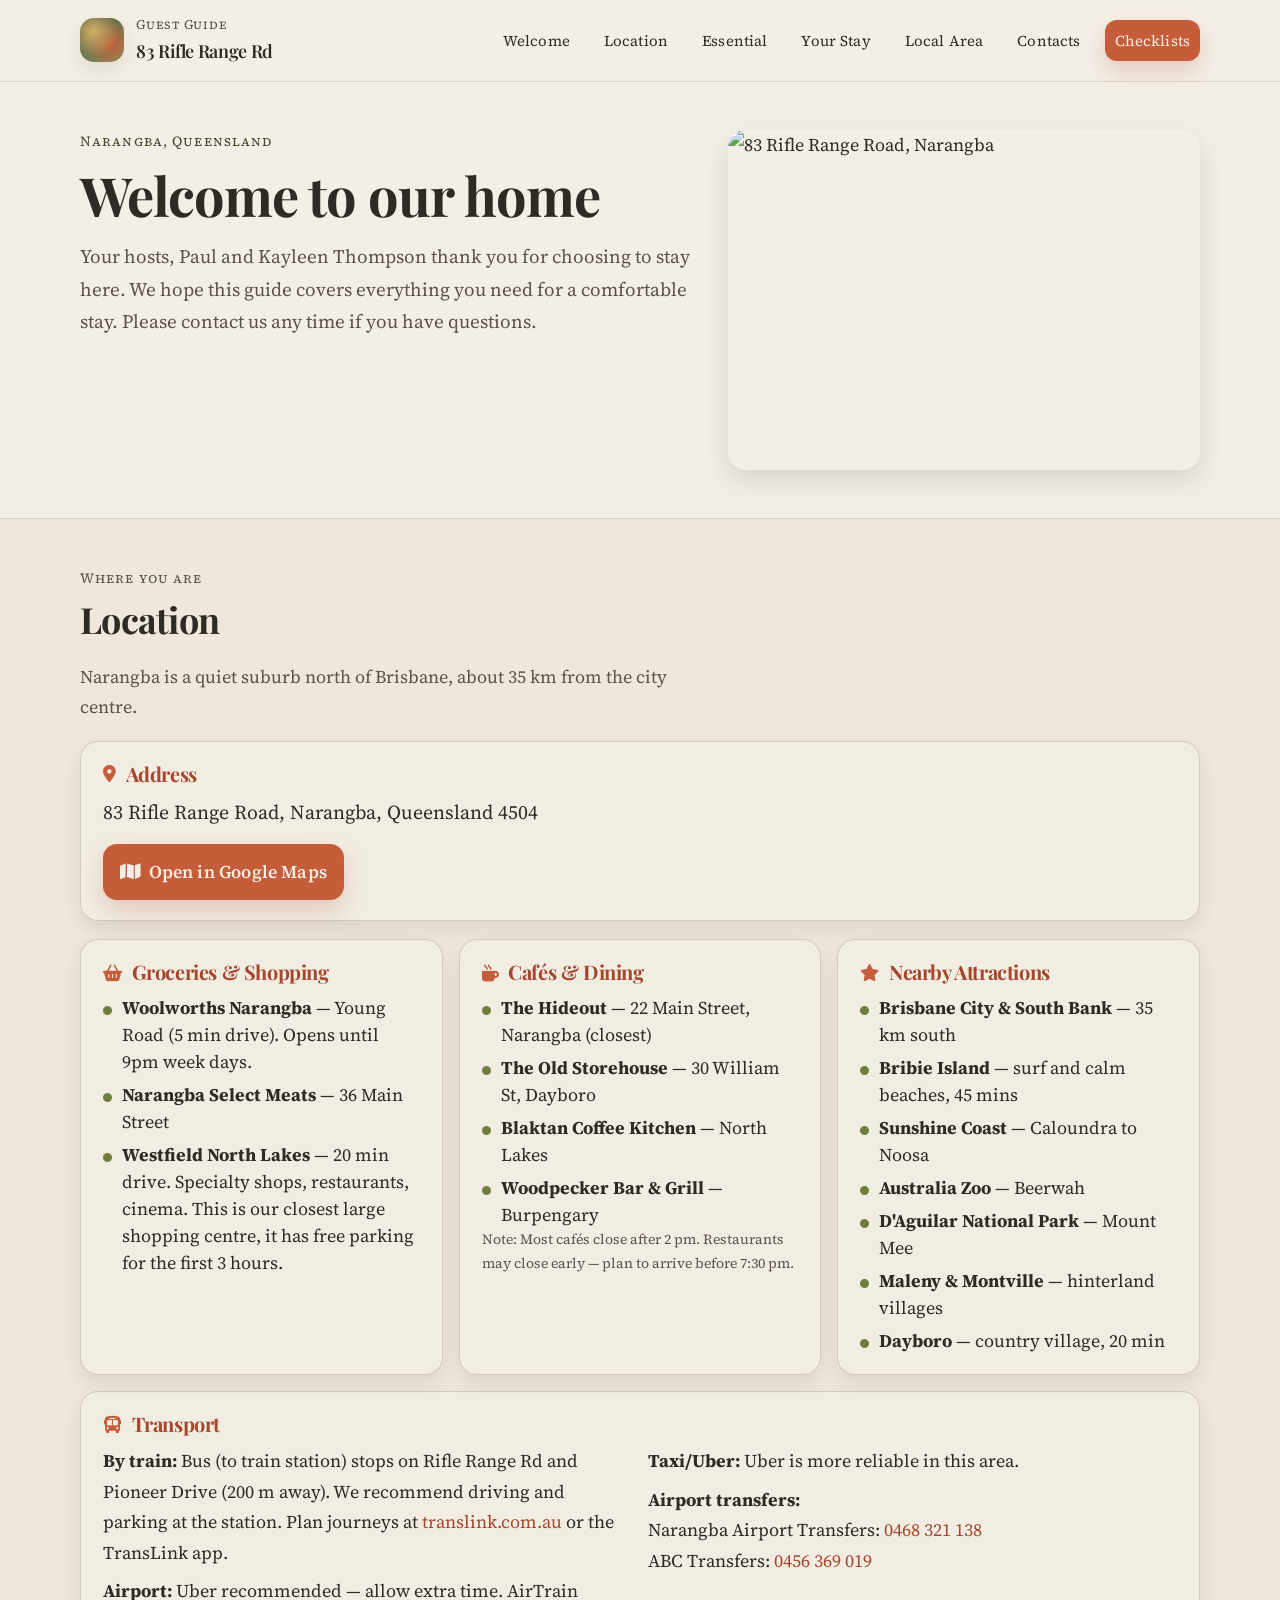
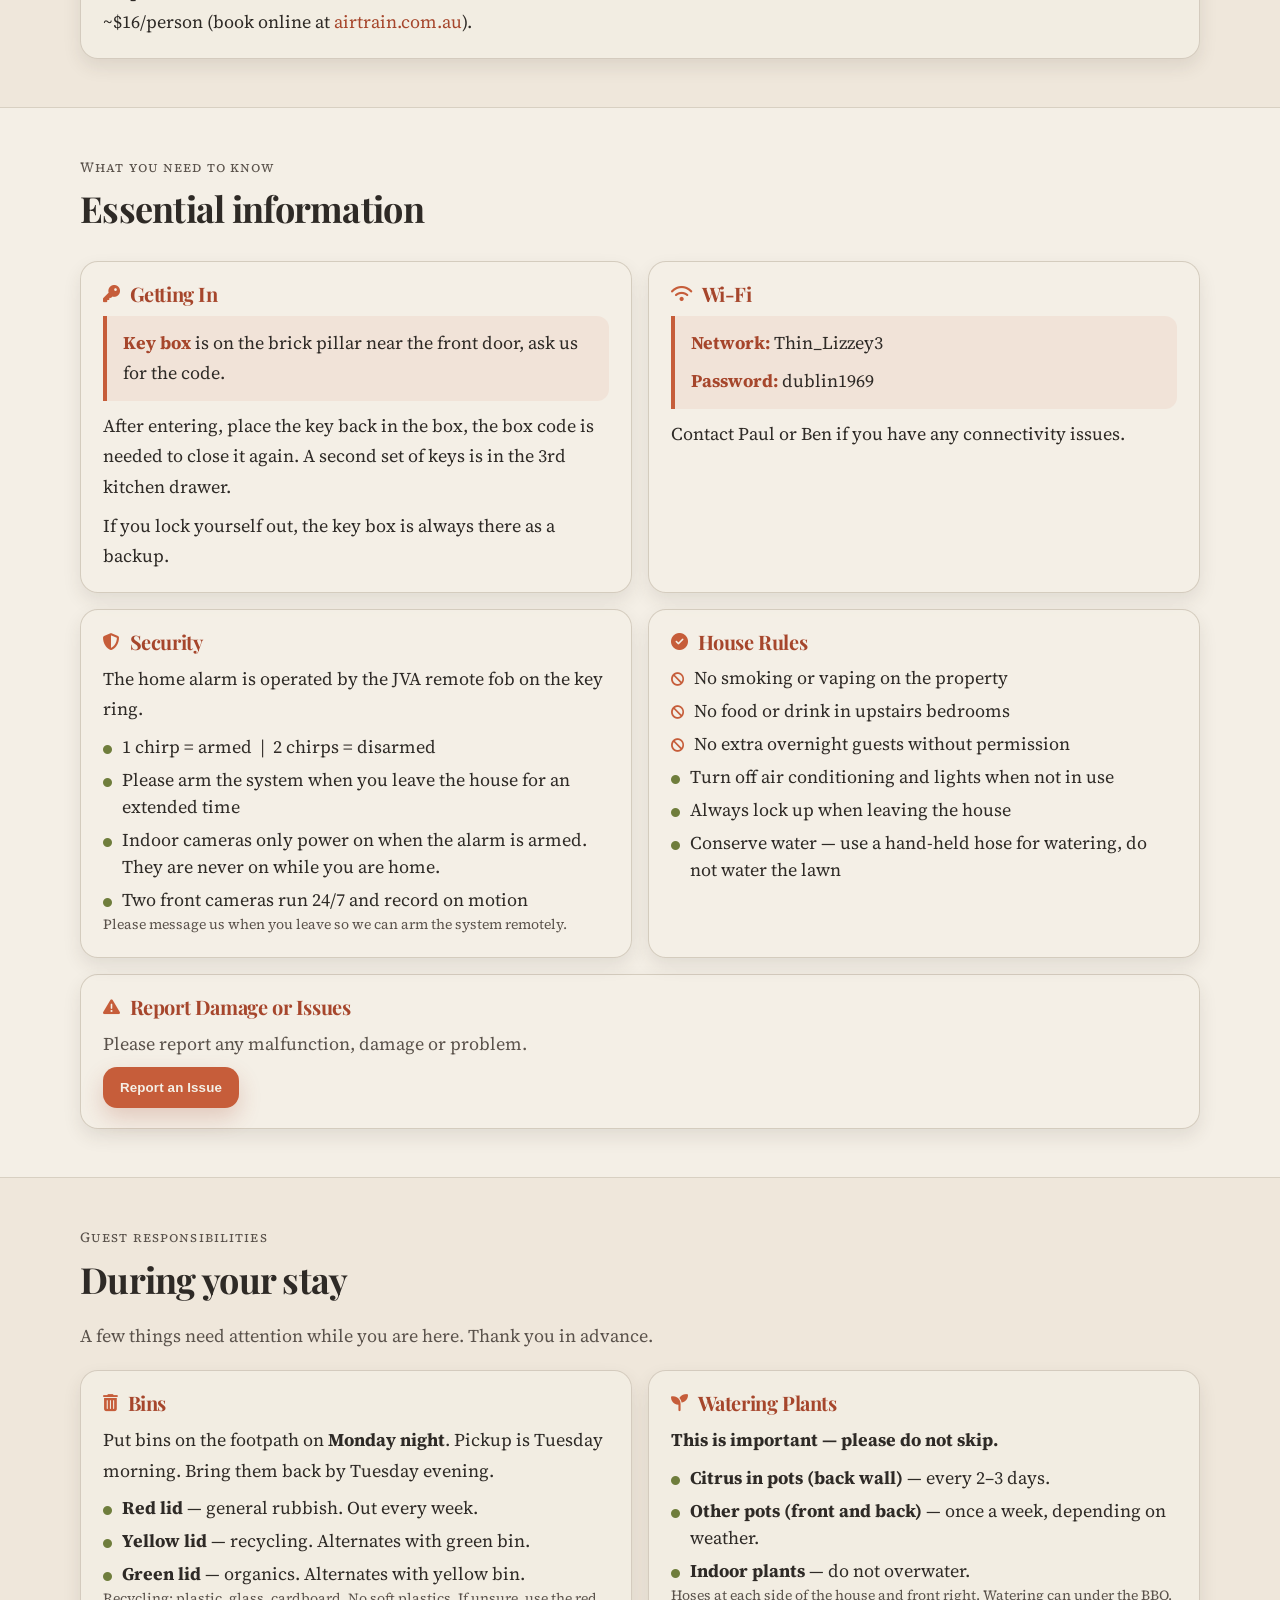
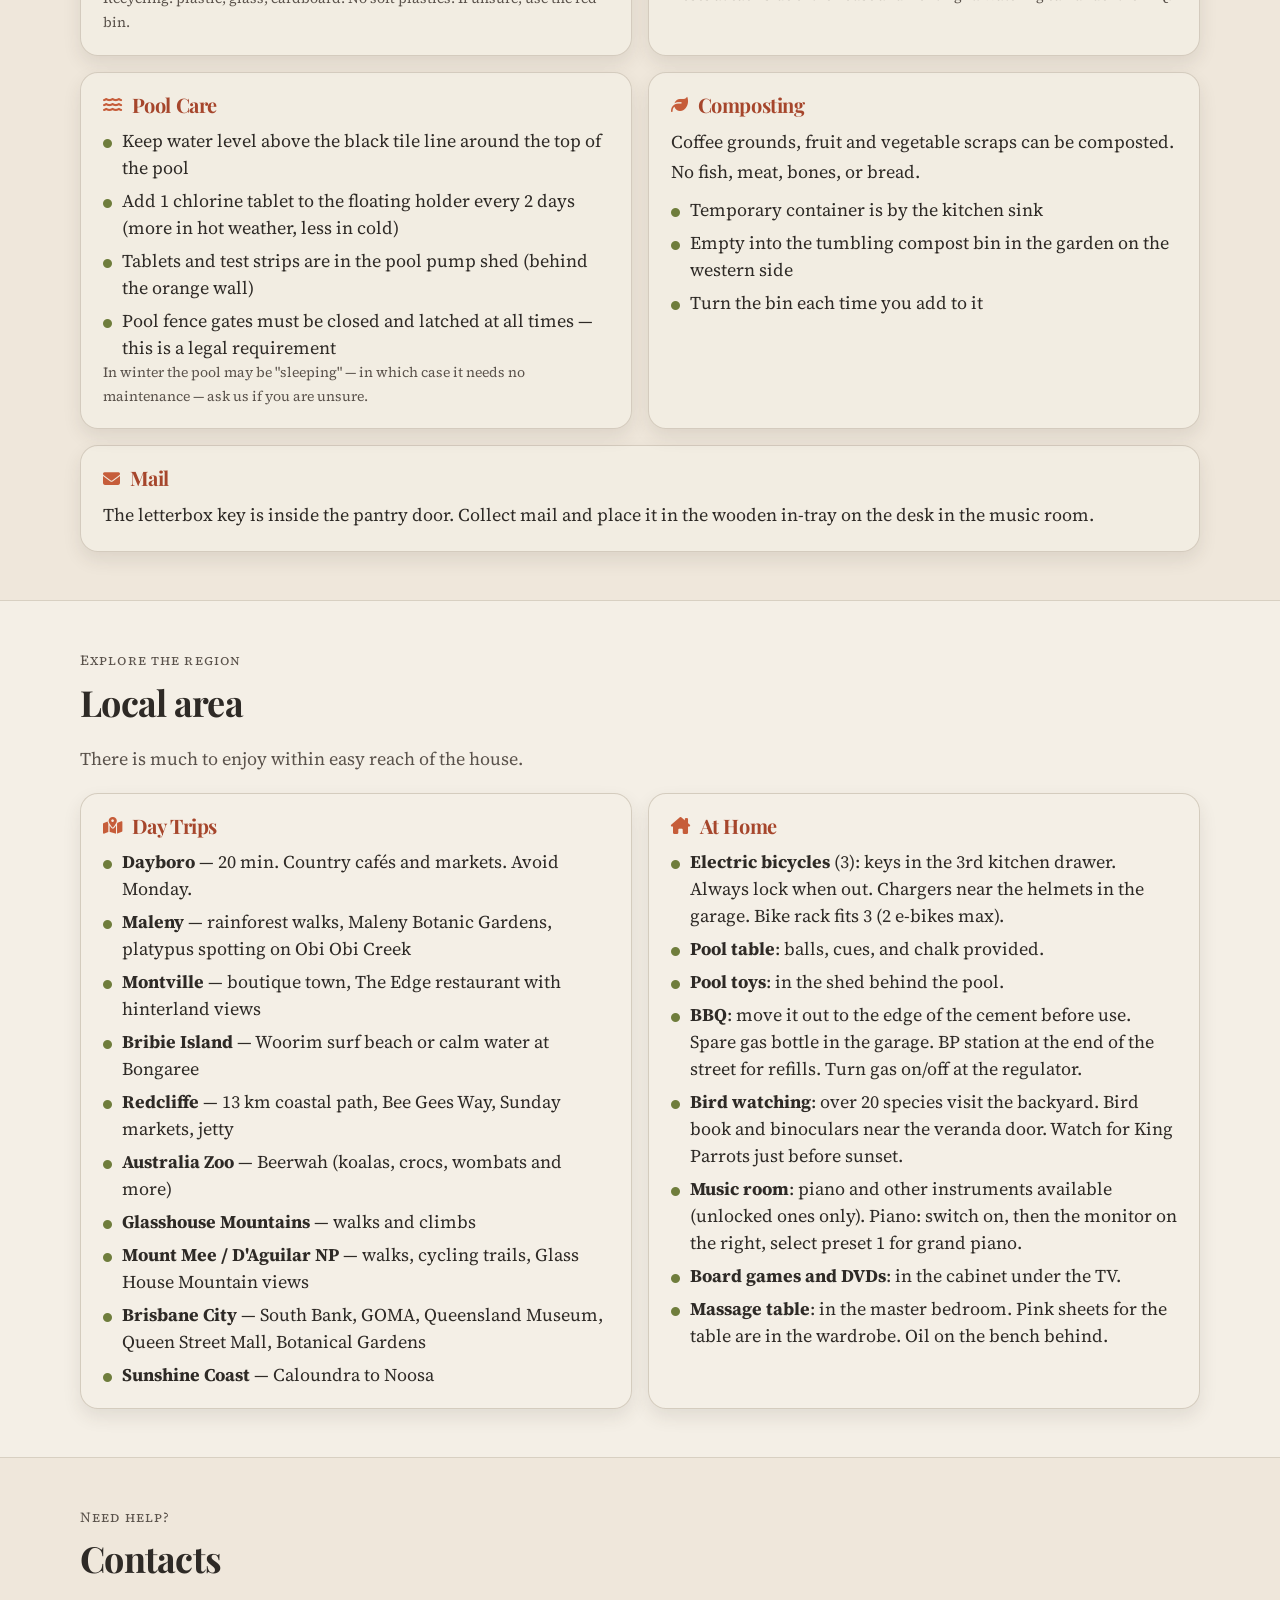
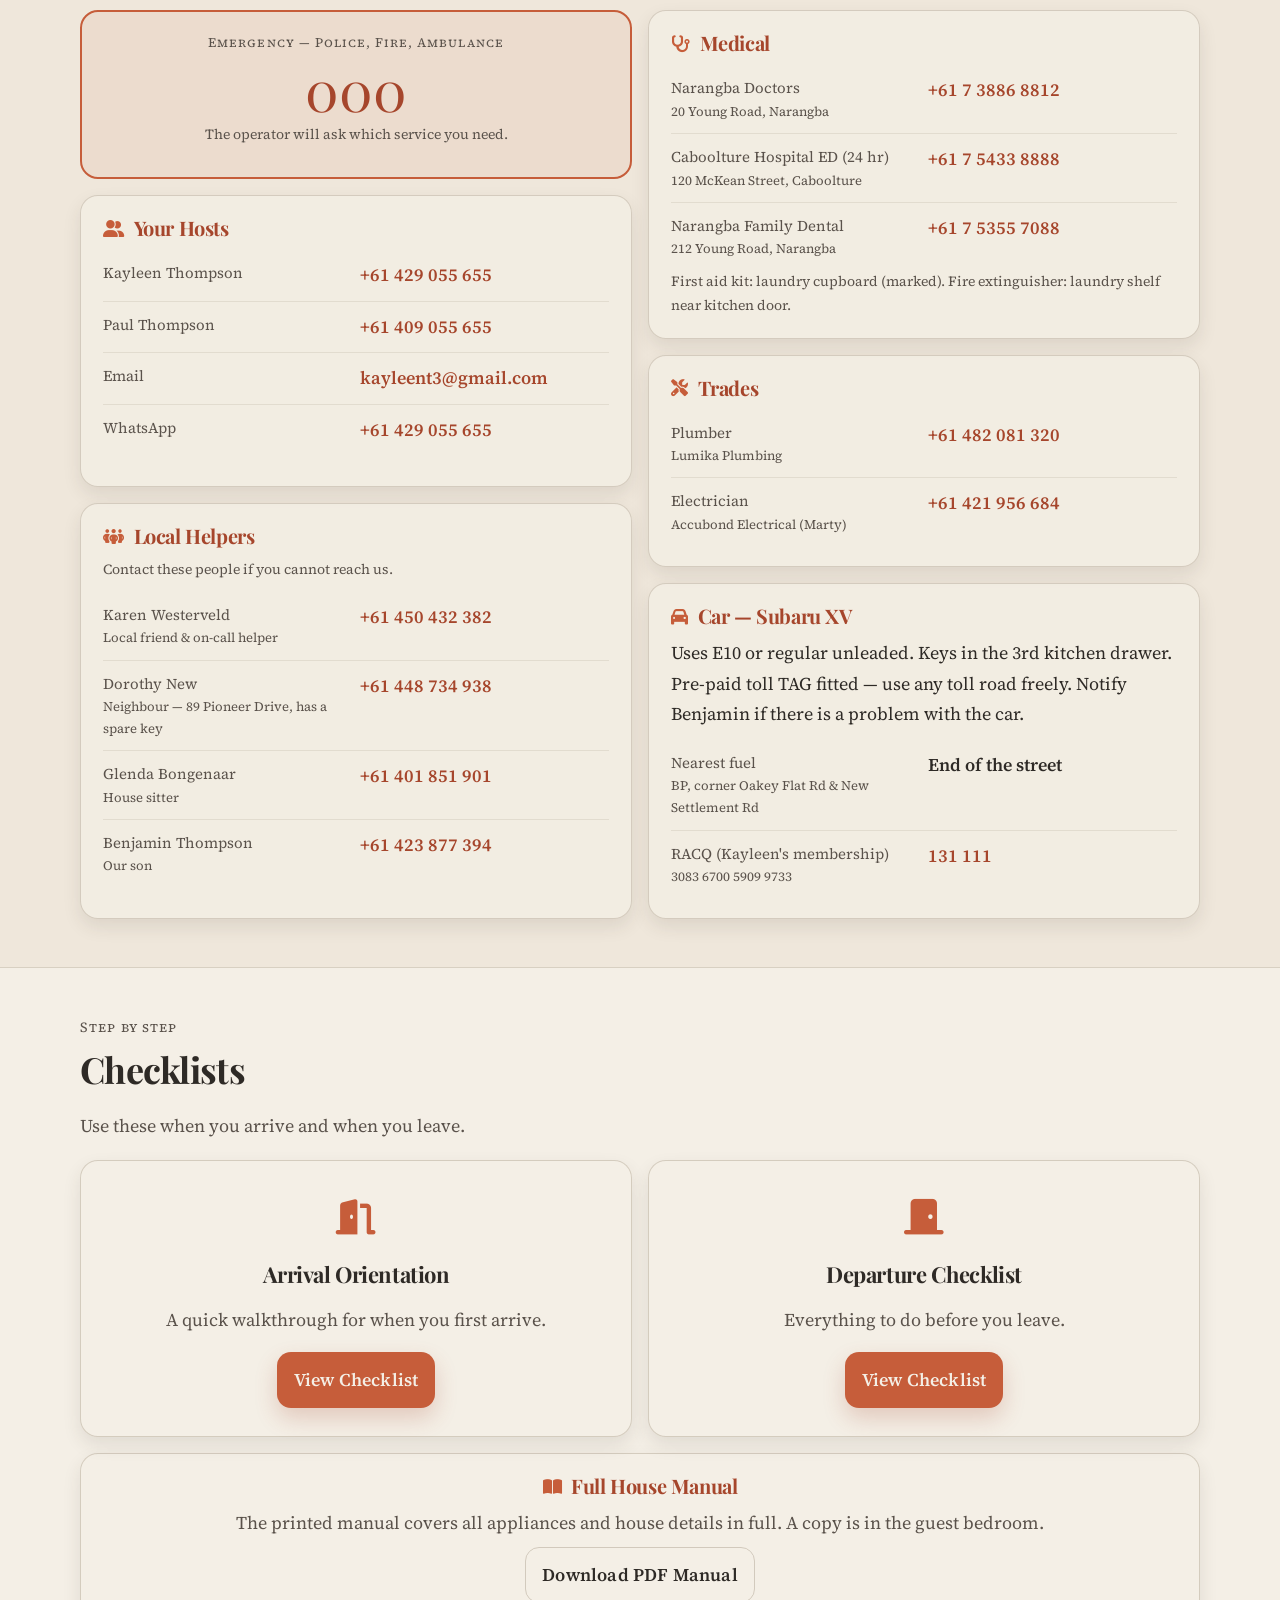
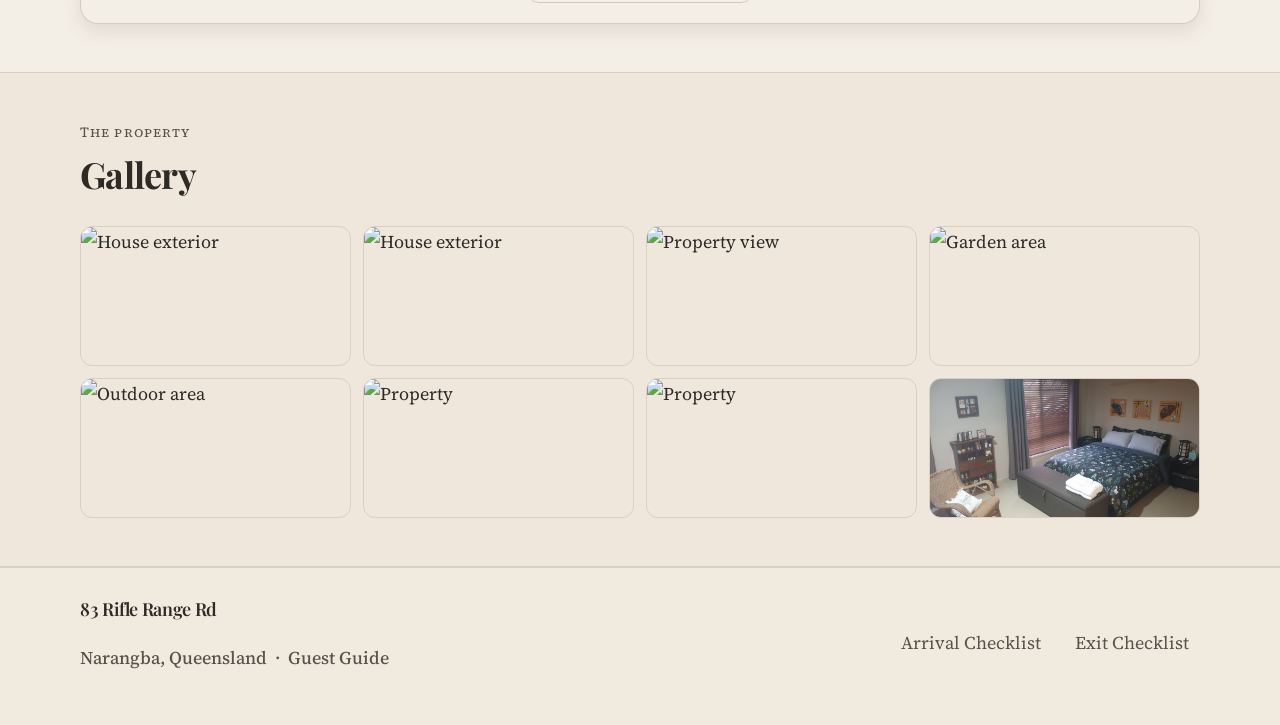
==== index.html @ 0d00743c "Initial site upload" ====
<!doctype html>
<html lang="en-AU">
<head>
  <meta charset="utf-8" />
  <meta name="viewport" content="width=device-width, initial-scale=1" />
  <title>Guest Guide | 83 Rifle Range Rd, Narangba</title>
  <meta name="description" content="Guest information guide for 83 Rifle Range Road, Narangba, Queensland." />
  <meta name="robots" content="noindex, nofollow" />

  <!-- Fonts -->
  <link rel="preconnect" href="https://fonts.googleapis.com">
  <link rel="preconnect" href="https://fonts.gstatic.com" crossorigin>
  <link href="https://fonts.googleapis.com/css2?family=Playfair+Display:wght@500;600;700&family=Source+Serif+4:opsz,wght@8..60,400;8..60,500;8..60,600&display=swap" rel="stylesheet">

  <!-- Icons -->
  <link rel="stylesheet" href="https://cdnjs.cloudflare.com/ajax/libs/font-awesome/6.5.0/css/all.min.css" />

  <link rel="stylesheet" href="style.css" />

  <style>
    html { scroll-behavior: smooth; }

    /* ---- Info cards ---- */
    .info-card {
      border: 1px solid rgba(207,198,184,0.85);
      border-radius: var(--radius);
      background: rgba(244,239,230,0.7);
      box-shadow: var(--shadow-soft);
      padding: 20px 22px;
    }
    .info-card h3 {
      display: flex;
      align-items: center;
      gap: 10px;
      margin-bottom: 10px;
      color: var(--sienna);
      font-size: 20px;
    }
    .info-card h3 i { color: var(--terracotta); font-size: 17px; }
    .info-card p { margin: 0 0 8px; }
    .info-card p:last-child { margin-bottom: 0; }

    /* ---- Grids ---- */
    .info-grid-2 {
      display: grid;
      grid-template-columns: repeat(2, 1fr);
      gap: 16px;
      margin-top: 18px;
    }
    .info-grid-3 {
      display: grid;
      grid-template-columns: repeat(3, 1fr);
      gap: 16px;
      margin-top: 18px;
    }
    @media (max-width: 980px) {
      .info-grid-2, .info-grid-3 { grid-template-columns: 1fr; }
    }

    /* ---- Hero photo ---- */
    .hero-photo {
      width: 100%;
      height: 340px;
      object-fit: cover;
      border-radius: var(--radius);
      display: block;
      box-shadow: var(--shadow);
    }

    /* ---- Highlight box ---- */
    .highlight {
      background: rgba(198,93,58,0.08);
      border-left: 4px solid var(--terracotta);
      border-radius: 0 var(--radius-sm) var(--radius-sm) 0;
      padding: 12px 16px;
      margin: 10px 0;
    }
    .highlight strong { color: var(--sienna); }

    /* ---- Inline lists ---- */
    .item-list {
      list-style: none;
      padding: 0;
      margin: 8px 0 0;
      display: grid;
      gap: 6px;
    }
    .item-list li {
      display: flex;
      gap: 10px;
      align-items: baseline;
      line-height: 1.5;
    }
    .item-list li i { color: var(--olive); font-size: 9px; flex-shrink: 0; margin-top: 5px; }
    .item-list li i.fa-ban { color: var(--terracotta); font-size: 13px; margin-top: 2px; }

    /* ---- Bin colours ---- */
    .bin-red  { color: #c00; }
    .bin-yel  { color: #c09000; }
    .bin-grn  { color: #3a7a3a; }

    /* ---- Contact rows ---- */
    .contact-grid { display: grid; gap: 0; margin-top: 10px; }
    .contact-row {
      display: grid;
      grid-template-columns: 1fr 1fr;
      gap: 8px;
      padding: 10px 0;
      border-bottom: 1px solid rgba(207,198,184,0.45);
    }
    .contact-row:last-child { border-bottom: none; }
    .contact-label { color: var(--text-muted); font-size: 15px; }
    .contact-label small { display: block; font-size: 13px; }
    .contact-value { font-weight: 600; }
    .contact-value a { color: var(--sienna); }

    /* ---- Emergency block ---- */
    .emergency-block {
      background: rgba(198,93,58,0.08);
      border: 2px solid var(--terracotta);
      border-radius: var(--radius);
      padding: 20px 24px;
      text-align: center;
    }
    .emergency-block .big-num {
      font-family: var(--font-head);
      font-size: 3.5rem;
      color: var(--sienna);
      line-height: 1;
      margin: 6px 0;
    }

    /* ---- Checklist link cards ---- */
    .checklist-cards {
      display: grid;
      grid-template-columns: repeat(2, 1fr);
      gap: 16px;
      margin-top: 18px;
    }
    @media (max-width: 600px) { .checklist-cards { grid-template-columns: 1fr; } }
    .checklist-card {
      border: 1px solid rgba(207,198,184,0.85);
      border-radius: var(--radius);
      background: rgba(244,239,230,0.7);
      padding: 28px 24px;
      text-align: center;
      box-shadow: var(--shadow-soft);
    }
    .checklist-card .icon-lg {
      font-size: 2.2rem;
      color: var(--terracotta);
      margin-bottom: 12px;
    }
    .checklist-card h3 { margin-bottom: 8px; }
    .checklist-card p { color: var(--text-muted); margin-bottom: 16px; }

    /* ---- Photo gallery ---- */
    .photo-gallery {
      display: grid;
      grid-template-columns: repeat(4, 1fr);
      gap: 12px;
      margin-top: 18px;
    }
    .photo-gallery img {
      width: 100%;
      height: 140px;
      object-fit: cover;
      border-radius: var(--radius-sm);
      border: 1px solid rgba(207,198,184,0.7);
      display: block;
    }
    @media (max-width: 980px) { .photo-gallery { grid-template-columns: repeat(2, 1fr); } }
    @media (max-width: 520px)  { .photo-gallery { grid-template-columns: 1fr; } }

    /* ---- Mobile nav ---- */
    .nav-toggle {
      display: none;
      background: none;
      border: none;
      cursor: pointer;
      font-size: 1.3rem;
      color: var(--text-main);
      padding: 8px;
    }
    @media (max-width: 720px) {
      .nav-toggle { display: block; }
      .nav { display: none; flex-direction: column; width: 100%; gap: 4px; padding-bottom: 10px; }
      .nav.open { display: flex; }
      .header-inner { flex-wrap: wrap; }
    }

    /* ---- Modal ---- */
    .modal-overlay {
      display: none;
      position: fixed;
      inset: 0;
      background: rgba(46,42,38,0.55);
      z-index: 200;
      align-items: center;
      justify-content: center;
      padding: 16px;
    }
    .modal-overlay.open { display: flex; }
    .modal-box {
      background: var(--bg-main);
      border-radius: var(--radius);
      padding: 28px;
      max-width: 480px;
      width: 100%;
      position: relative;
      box-shadow: var(--shadow);
    }
    .modal-close {
      position: absolute;
      top: 14px; right: 16px;
      background: none; border: none;
      font-size: 1.6rem; cursor: pointer;
      color: var(--text-muted);
      line-height: 1;
    }
    .modal-box h2 { margin-bottom: 6px; }
    .modal-box > p { color: var(--text-muted); margin-bottom: 18px; }
    .form-group { display: grid; gap: 6px; margin-bottom: 14px; }
    .form-group label { font-weight: 600; font-size: 15px; }

    /* util */
    .mt-1 { margin-top: 16px; }
    .muted-sm { color: var(--text-muted); font-size: 14px; }
  </style>
</head>

<body>
  <a class="skip-link" href="#main">Skip to content</a>

  <!-- HEADER -->
  <header class="site-header">
    <div class="container header-inner">
      <div class="brand">
        <div class="brand-mark" aria-hidden="true"></div>
        <div class="brand-text">
          <p class="brand-kicker">Guest Guide</p>
          <p class="brand-name">83 Rifle Range Rd</p>
        </div>
      </div>

      <button class="nav-toggle" aria-label="Open menu" id="nav-toggle">
        <i class="fas fa-bars"></i>
      </button>

      <nav class="nav" aria-label="Primary">
        <a href="#welcome">Welcome</a>
        <a href="#location">Location</a>
        <a href="#essential">Essential</a>
        <a href="#your-stay">Your Stay</a>
        <a href="#local-area">Local Area</a>
        <a href="#contacts">Contacts</a>
        <a class="nav-cta" href="#checklists">Checklists</a>
      </nav>
    </div>
  </header>

  <main id="main">

    <!-- WELCOME -->
    <section id="welcome" class="section">
      <div class="container">
        <div class="hero-grid">
          <div class="hero-copy">
            <p class="kicker">Narangba, Queensland</p>
            <h1>Welcome to our home</h1>
            <p class="lead">
              Your hosts, Paul and Kayleen Thompson thank you for choosing to stay here. We hope this guide covers everything you need for a comfortable stay. Please contact us any time if you have questions.
            </p>
            
          </div>
          <div>
            <img class="hero-photo"
                 src="./resources/Hero.jpg"
                 alt="83 Rifle Range Road, Narangba" />
          </div>
        </div>
      </div>
    </section>

    <!-- LOCATION -->
    <section id="location" class="section section-alt">
      <div class="container">
        <div class="section-head">
          <p class="kicker">Where you are</p>
          <h2>Location</h2>
          <p>Narangba is a quiet suburb north of Brisbane, about 35 km from the city centre.</p>
        </div>

        <div class="info-card mt-1">
          <h3><i class="fas fa-location-dot"></i> Address</h3>
          <p style="font-size: 1.1em; margin-bottom: 14px;">83 Rifle Range Road, Narangba, Queensland 4504</p>
          <a class="btn btn-primary"
             href="https://maps.google.com/?q=83+Rifle+Range+Road+Narangba+QLD+4504"
             target="_blank" rel="noopener">
            <i class="fas fa-map"></i>&nbsp; Open in Google Maps
          </a>
        </div>

        <div class="info-grid-3">
          <div class="info-card">
            <h3><i class="fas fa-basket-shopping"></i> Groceries &amp; Shopping</h3>
            <ul class="item-list">
              <li><i class="fas fa-circle"></i><span><strong>Woolworths Narangba</strong> — Young Road (5 min drive). Opens until 9pm week days.</span></li>
              <li><i class="fas fa-circle"></i><span><strong>Narangba Select Meats</strong> — 36 Main Street</span></li>
              <li><i class="fas fa-circle"></i><span><strong>Westfield North Lakes</strong> — 20 min drive. Specialty shops, restaurants, cinema. This is our closest large shopping centre, it has free parking for the first 3 hours.</span></li>
            </ul>
          </div>

          <div class="info-card">
            <h3><i class="fas fa-mug-hot"></i> Cafés &amp; Dining</h3>
            <ul class="item-list">
              <li><i class="fas fa-circle"></i><span><strong>The Hideout</strong> — 22 Main Street, Narangba (closest)</span></li>
              <li><i class="fas fa-circle"></i><span><strong>The Old Storehouse</strong> — 30 William St, Dayboro</span></li>
              <li><i class="fas fa-circle"></i><span><strong>Blaktan Coffee Kitchen</strong> — North Lakes</span></li>
              <li><i class="fas fa-circle"></i><span><strong>Woodpecker Bar &amp; Grill</strong> — Burpengary</span></li>
            </ul>
            <p class="muted-sm mt-1">Note: Most cafés close after 2 pm. Restaurants may close early — plan to arrive before 7:30 pm.</p>
          </div>

          <div class="info-card">
            <h3><i class="fas fa-star"></i> Nearby Attractions</h3>
            <ul class="item-list">
              <li><i class="fas fa-circle"></i><span><strong>Brisbane City &amp; South Bank</strong> — 35 km south</span></li>
              <li><i class="fas fa-circle"></i><span><strong>Bribie Island</strong> — surf and calm beaches, 45 mins</span></li>
              <li><i class="fas fa-circle"></i><span><strong>Sunshine Coast</strong> — Caloundra to Noosa</span></li>
              <li><i class="fas fa-circle"></i><span><strong>Australia Zoo</strong> — Beerwah</span></li>
              <li><i class="fas fa-circle"></i><span><strong>D'Aguilar National Park</strong> — Mount Mee</span></li>
              <li><i class="fas fa-circle"></i><span><strong>Maleny &amp; Montville</strong> — hinterland villages</span></li>
              <li><i class="fas fa-circle"></i><span><strong>Dayboro</strong> — country village, 20 min</span></li>
            </ul>
          </div>
        </div>

        <div class="info-card mt-1">
          <h3><i class="fas fa-bus"></i> Transport</h3>
          <div class="info-grid-2" style="margin-top: 0;">
            <div>
              <p><strong>By train:</strong> Bus (to train station) stops on Rifle Range Rd and Pioneer Drive (200 m away). We recommend driving and parking at the station. Plan journeys at <a href="https://translink.com.au" target="_blank" style="color:var(--sienna);">translink.com.au</a> or the TransLink app.</p>
              <p><strong>Airport:</strong> Uber recommended — allow extra time. AirTrain ~$16/person (book online at <a href="https://www.airtrain.com.au/" target="_blank" style="color:var(--sienna);">airtrain.com.au</a>).</p>
            </div>
            <div>
              <p><strong>Taxi/Uber:</strong> Uber is more reliable in this area.</p>
              <p><strong>Airport transfers:</strong><br>
                Narangba Airport Transfers: <a href="tel:0468321138" style="color:var(--sienna);">0468 321 138</a><br>
                ABC Transfers: <a href="tel:0456369019" style="color:var(--sienna);">0456 369 019</a>
              </p>
            </div>
          </div>
        </div>
      </div>
    </section>

    <!-- ESSENTIAL INFORMATION -->
    <section id="essential" class="section">
      <div class="container">
        <div class="section-head">
          <p class="kicker">What you need to know</p>
          <h2>Essential information</h2>
        </div>

        <div class="info-grid-2">
          <div class="info-card">
            <h3><i class="fas fa-key"></i> Getting In</h3>
            <div class="highlight">
              <p><strong>Key box</strong> is on the brick pillar near the front door, ask us for the code.</p>
            </div>
            <p>After entering, place the key back in the box, the box code is needed to close it again. A second set of keys is in the 3rd kitchen drawer.</p>
            <p>If you lock yourself out, the key box is always there as a backup.</p>
          </div>

          <div class="info-card">
            <h3><i class="fas fa-wifi"></i> Wi-Fi</h3>
            <div class="highlight">
              <p><strong>Network:</strong> Thin_Lizzey3</p>
              <p style="margin-top:6px;"><strong>Password:</strong> dublin1969</p>
            </div>
            <p>Contact Paul or Ben if you have any connectivity issues.</p>
          </div>

          <div class="info-card">
            <h3><i class="fas fa-shield-halved"></i> Security</h3>
            <p>The home alarm is operated by the JVA remote fob on the key ring.</p>
            <ul class="item-list">
              <li><i class="fas fa-circle"></i><span>1 chirp = armed &nbsp;|&nbsp; 2 chirps = disarmed</span></li>
              <li><i class="fas fa-circle"></i><span>Please arm the system when you leave the house for an extended time</span></li>
              <li><i class="fas fa-circle"></i><span>Indoor cameras only power on when the alarm is armed. They are never on while you are home.</span></li>
              <li><i class="fas fa-circle"></i><span>Two front cameras run 24/7 and record on motion</span></li>
            </ul>
            <p class="muted-sm mt-1">Please message us when you leave so we can arm the system remotely.</p>
          </div>

          <div class="info-card">
            <h3><i class="fas fa-circle-check"></i> House Rules</h3>
            <ul class="item-list">
              <li><i class="fas fa-ban"></i><span>No smoking or vaping on the property</span></li>
              <li><i class="fas fa-ban"></i><span>No food or drink in upstairs bedrooms</span></li>
              <li><i class="fas fa-ban"></i><span>No extra overnight guests without permission</span></li>
              <li><i class="fas fa-circle"></i><span>Turn off air conditioning and lights when not in use</span></li>
              <li><i class="fas fa-circle"></i><span>Always lock up when leaving the house</span></li>
              <li><i class="fas fa-circle"></i><span>Conserve water — use a hand-held hose for watering, do not water the lawn</span></li>
            </ul>
          </div>
        </div>

        <div class="info-card mt-1">
          <h3><i class="fas fa-triangle-exclamation"></i> Report Damage or Issues</h3>
          <p style="color:var(--text-muted);">Please report any malfunction, damage or problem.</p>
          <button class="btn btn-primary" id="open-report-btn">Report an Issue</button>
        </div>
      </div>
    </section>

    <!-- YOUR STAY -->
    <section id="your-stay" class="section section-alt">
      <div class="container">
        <div class="section-head">
          <p class="kicker">Guest responsibilities</p>
          <h2>During your stay</h2>
          <p>A few things need attention while you are here. Thank you in advance.</p>
        </div>

        <div class="info-grid-2">
          <div class="info-card">
            <h3><i class="fas fa-trash-can"></i> Bins</h3>
            <p>Put bins on the footpath on <strong>Monday night</strong>. Pickup is Tuesday morning. Bring them back by Tuesday evening.</p>
            <ul class="item-list">
              <li><i class="fas fa-circle bin-red"></i><span><strong>Red lid</strong> — general rubbish. Out every week.</span></li>
              <li><i class="fas fa-circle bin-yel"></i><span><strong>Yellow lid</strong> — recycling. Alternates with green bin.</span></li>
              <li><i class="fas fa-circle bin-grn"></i><span><strong>Green lid</strong> — organics. Alternates with yellow bin.</span></li>
            </ul>
            <p class="muted-sm mt-1">Recycling: plastic, glass, cardboard. No soft plastics. If unsure, use the red bin.</p>
          </div>

          <div class="info-card">
            <h3><i class="fas fa-seedling"></i> Watering Plants</h3>
            <p><strong>This is important — please do not skip.</strong></p>
            <ul class="item-list">
              <li><i class="fas fa-circle"></i><span><strong>Citrus in pots (back wall)</strong> — every 2–3 days.</span></li>
              <li><i class="fas fa-circle"></i><span><strong>Other pots (front and back)</strong> — once a week, depending on weather.</span></li>
              <li><i class="fas fa-circle"></i><span><strong>Indoor plants</strong> — do not overwater.</span></li>
            </ul>
            <p class="muted-sm mt-1">Hoses at each side of the house and front right. Watering can under the BBQ.</p>
          </div>

          <div class="info-card">
            <h3><i class="fas fa-water"></i> Pool Care</h3>
            <ul class="item-list">
              <li><i class="fas fa-circle"></i><span>Keep water level above the black tile line around the top of the pool</span></li>
              <li><i class="fas fa-circle"></i><span>Add 1 chlorine tablet to the floating holder every 2 days (more in hot weather, less in cold)</span></li>
              <li><i class="fas fa-circle"></i><span>Tablets and test strips are in the pool pump shed (behind the orange wall)</span></li>
              <li><i class="fas fa-circle"></i><span>Pool fence gates must be closed and latched at all times — this is a legal requirement</span></li>
            </ul>
            <p class="muted-sm mt-1">In winter the pool may be "sleeping" — in which case it needs no maintenance — ask us if you are unsure.</p>
          </div>

          <div class="info-card">
            <h3><i class="fas fa-leaf"></i> Composting</h3>
            <p>Coffee grounds, fruit and vegetable scraps can be composted. No fish, meat, bones, or bread.</p>
            <ul class="item-list">
              <li><i class="fas fa-circle"></i><span>Temporary container is by the kitchen sink</span></li>
              <li><i class="fas fa-circle"></i><span>Empty into the tumbling compost bin in the garden on the western side</span></li>
              <li><i class="fas fa-circle"></i><span>Turn the bin each time you add to it</span></li>
            </ul>
          </div>
        </div>

        <div class="info-card mt-1">
          <h3><i class="fas fa-envelope"></i> Mail</h3>
          <p>The letterbox key is inside the pantry door. Collect mail and place it in the wooden in-tray on the desk in the music room.</p>
        </div>
      </div>
    </section>

    <!-- LOCAL AREA -->
    <section id="local-area" class="section">
      <div class="container">
        <div class="section-head">
          <p class="kicker">Explore the region</p>
          <h2>Local area</h2>
          <p>There is much to enjoy within easy reach of the house.</p>
        </div>

        <div class="info-grid-2">
          <div class="info-card">
            <h3><i class="fas fa-map-location-dot"></i> Day Trips</h3>
            <ul class="item-list">
              <li><i class="fas fa-circle"></i><span><strong>Dayboro</strong> — 20 min. Country cafés and markets. Avoid Monday.</span></li>
              <li><i class="fas fa-circle"></i><span><strong>Maleny</strong> — rainforest walks, Maleny Botanic Gardens, platypus spotting on Obi Obi Creek</span></li>
              <li><i class="fas fa-circle"></i><span><strong>Montville</strong> — boutique town, The Edge restaurant with hinterland views</span></li>
              <li><i class="fas fa-circle"></i><span><strong>Bribie Island</strong> — Woorim surf beach or calm water at Bongaree</span></li>
              <li><i class="fas fa-circle"></i><span><strong>Redcliffe</strong> — 13 km coastal path, Bee Gees Way, Sunday markets, jetty</span></li>
              <li><i class="fas fa-circle"></i><span><strong>Australia Zoo</strong> — Beerwah (koalas, crocs, wombats and more)</span></li>
              <li><i class="fas fa-circle"></i><span><strong>Glasshouse Mountains</strong> — walks and climbs</span></li>
              <li><i class="fas fa-circle"></i><span><strong>Mount Mee / D'Aguilar NP</strong> — walks, cycling trails, Glass House Mountain views</span></li>
              <li><i class="fas fa-circle"></i><span><strong>Brisbane City</strong> — South Bank, GOMA, Queensland Museum, Queen Street Mall, Botanical Gardens</span></li>
              <li><i class="fas fa-circle"></i><span><strong>Sunshine Coast</strong> — Caloundra to Noosa</span></li>
            </ul>
          </div>

          <div class="info-card">
            <h3><i class="fas fa-house-chimney"></i> At Home</h3>
            <ul class="item-list">
              <li><i class="fas fa-circle"></i><span><strong>Electric bicycles</strong> (3): keys in the 3rd kitchen drawer. Always lock when out. Chargers near the helmets in the garage. Bike rack fits 3 (2 e-bikes max).</span></li>
              <li><i class="fas fa-circle"></i><span><strong>Pool table</strong>: balls, cues, and chalk provided.</span></li>
              <li><i class="fas fa-circle"></i><span><strong>Pool toys</strong>: in the shed behind the pool.</span></li>
              <li><i class="fas fa-circle"></i><span><strong>BBQ</strong>: move it out to the edge of the cement before use. Spare gas bottle in the garage. BP station at the end of the street for refills. Turn gas on/off at the regulator.</span></li>
              <li><i class="fas fa-circle"></i><span><strong>Bird watching</strong>: over 20 species visit the backyard. Bird book and binoculars near the veranda door. Watch for King Parrots just before sunset.</span></li>
              <li><i class="fas fa-circle"></i><span><strong>Music room</strong>: piano and other instruments available (unlocked ones only). Piano: switch on, then the monitor on the right, select preset 1 for grand piano.</span></li>
              <li><i class="fas fa-circle"></i><span><strong>Board games and DVDs</strong>: in the cabinet under the TV.</span></li>
              <li><i class="fas fa-circle"></i><span><strong>Massage table</strong>: in the master bedroom. Pink sheets for the table are in the wardrobe. Oil on the bench behind.</span></li>
            </ul>
          </div>
        </div>
      </div>
    </section>

    <!-- CONTACTS -->
    <section id="contacts" class="section section-alt">
      <div class="container">
        <div class="section-head">
          <p class="kicker">Need help?</p>
          <h2>Contacts</h2>
        </div>

        <div class="info-grid-2">

          <!-- Left column -->
          <div style="display: grid; gap: 16px;">
            <div class="emergency-block">
              <p style="margin:0; font-variant:small-caps; letter-spacing:0.08em; color:var(--text-muted); font-size:13px;">Emergency — Police, Fire, Ambulance</p>
              <div class="big-num">000</div>
              <p class="muted-sm" style="margin:0;">The operator will ask which service you need.</p>
            </div>

            <div class="info-card">
              <h3><i class="fas fa-user-group"></i> Your Hosts</h3>
              <div class="contact-grid">
                <div class="contact-row">
                  <span class="contact-label">Kayleen Thompson</span>
                  <span class="contact-value"><a href="tel:+61429055655">+61 429 055 655</a></span>
                </div>
                <div class="contact-row">
                  <span class="contact-label">Paul Thompson</span>
                  <span class="contact-value"><a href="tel:+61409055655">+61 409 055 655</a></span>
                </div>
                <div class="contact-row">
                  <span class="contact-label">Email</span>
                  <span class="contact-value"><a href="mailto:kayleent3@gmail.com">kayleent3@gmail.com</a></span>
                </div>
                <div class="contact-row">
                  <span class="contact-label">WhatsApp</span>
                  <span class="contact-value"><a href="https://wa.me/61429055655">+61 429 055 655</a></span>
                </div>
              </div>
            </div>

            <div class="info-card">
              <h3><i class="fas fa-people-group"></i> Local Helpers</h3>
              <p class="muted-sm" style="margin-bottom:6px;">Contact these people if you cannot reach us.</p>
              <div class="contact-grid">
                <div class="contact-row">
                  <span class="contact-label">Karen Westerveld<small>Local friend &amp; on-call helper</small></span>
                  <span class="contact-value"><a href="tel:+61450432382">+61 450 432 382</a></span>
                </div>
                <div class="contact-row">
                  <span class="contact-label">Dorothy New<small>Neighbour — 89 Pioneer Drive, has a spare key</small></span>
                  <span class="contact-value"><a href="tel:+61448734938">+61 448 734 938</a></span>
                </div>
                <div class="contact-row">
                  <span class="contact-label">Glenda Bongenaar<small>House sitter</small></span>
                  <span class="contact-value"><a href="tel:+61401851901">+61 401 851 901</a></span>
                </div>
                <div class="contact-row">
                  <span class="contact-label">Benjamin Thompson<small>Our son</small></span>
                  <span class="contact-value"><a href="tel:+61423877394">+61 423 877 394</a></span>
                </div>
              </div>
            </div>
          </div>

          <!-- Right column -->
          <div style="display: grid; gap: 16px; align-content: start;">
            <div class="info-card">
              <h3><i class="fas fa-stethoscope"></i> Medical</h3>
              <div class="contact-grid">
                <div class="contact-row">
                  <span class="contact-label">Narangba Doctors<small>20 Young Road, Narangba</small></span>
                  <span class="contact-value"><a href="tel:+61738868812">+61 7 3886 8812</a></span>
                </div>
                <div class="contact-row">
                  <span class="contact-label">Caboolture Hospital ED (24 hr)<small>120 McKean Street, Caboolture</small></span>
                  <span class="contact-value"><a href="tel:+61754338888">+61 7 5433 8888</a></span>
                </div>
                <div class="contact-row">
                  <span class="contact-label">Narangba Family Dental<small>212 Young Road, Narangba</small></span>
                  <span class="contact-value"><a href="tel:+61753557088">+61 7 5355 7088</a></span>
                </div>
              </div>
              <p class="muted-sm mt-1">First aid kit: laundry cupboard (marked). Fire extinguisher: laundry shelf near kitchen door.</p>
            </div>

            <div class="info-card">
              <h3><i class="fas fa-screwdriver-wrench"></i> Trades</h3>
              <div class="contact-grid">
                <div class="contact-row">
                  <span class="contact-label">Plumber<small>Lumika Plumbing</small></span>
                  <span class="contact-value"><a href="tel:+61482081320">+61 482 081 320</a></span>
                </div>
                <div class="contact-row">
                  <span class="contact-label">Electrician<small>Accubond Electrical (Marty)</small></span>
                  <span class="contact-value"><a href="tel:+61421956684">+61 421 956 684</a></span>
                </div>
              </div>
            </div>

            <div class="info-card">
              <h3><i class="fas fa-car"></i> Car — Subaru XV</h3>
              <p>Uses E10 or regular unleaded. Keys in the 3rd kitchen drawer. Pre-paid toll TAG fitted — use any toll road freely. Notify Benjamin if there is a problem with the car.</p>
              <div class="contact-grid">
                <div class="contact-row">
                  <span class="contact-label">Nearest fuel<small>BP, corner Oakey Flat Rd &amp; New Settlement Rd</small></span>
                  <span class="contact-value">End of the street</span>
                </div>
                <div class="contact-row">
                  <span class="contact-label">RACQ (Kayleen's membership)<small>3083 6700 5909 9733</small></span>
                  <span class="contact-value"><a href="tel:131111">131 111</a></span>
                </div>
              </div>
            </div>
          </div>

        </div>
      </div>
    </section>

    <!-- CHECKLISTS -->
    <section id="checklists" class="section">
      <div class="container">
        <div class="section-head">
          <p class="kicker">Step by step</p>
          <h2>Checklists</h2>
          <p>Use these when you arrive and when you leave.</p>
        </div>

        <div class="checklist-cards">
          <div class="checklist-card">
            <div class="icon-lg"><i class="fas fa-door-open"></i></div>
            <h3>Arrival Orientation</h3>
            <p>A quick walkthrough for when you first arrive.</p>
            <a class="btn btn-primary" href="orientation-checklist.html">View Checklist</a>
          </div>
          <div class="checklist-card">
            <div class="icon-lg"><i class="fas fa-door-closed"></i></div>
            <h3>Departure Checklist</h3>
            <p>Everything to do before you leave.</p>
            <a class="btn btn-primary" href="exit-checklist.html">View Checklist</a>
          </div>
        </div>

        <div class="info-card mt-1" style="text-align: center;">
          <h3 style="justify-content:center;"><i class="fas fa-book-open"></i> Full House Manual</h3>
          <p style="color:var(--text-muted);">The printed manual covers all appliances and house details in full. A copy is in the guest bedroom.</p>
          <a class="btn btn-ghost" href="./resources/Home Exchange Manual New.pdf" target="_blank">Download PDF Manual</a>
        </div>
      </div>
    </section>

    <!-- GALLERY -->
    <section class="section section-alt">
      <div class="container">
        <div class="section-head">
          <p class="kicker">The property</p>
          <h2>Gallery</h2>
        </div>
        <div class="photo-gallery">
          <img src="./resources/20240413_162938.jpg" alt="House exterior" />
          <img src="./resources/20240413_162921.jpg" alt="House exterior" />
          <img src="./resources/20240413_163135.jpg" alt="Property view" />
          <img src="./resources/20240413_163212.jpg" alt="Garden area" />
          <img src="./resources/20240413_163336.jpg" alt="Outdoor area" />
          <img src="./resources/20240414_101734.jpg" alt="Property" />
          <img src="./resources/20251222_084102.jpg" alt="Property" />
          <img src="./resources/20240414_173451.jpg" alt="Property" />
        </div>
      </div>
    </section>

  </main>

  <footer class="site-footer">
    <div class="container footer-inner">
      <div>
        <p class="brand-name">83 Rifle Range Rd</p>
        <p class="muted">Narangba, Queensland &nbsp;·&nbsp; Guest Guide</p>
      </div>
      <div class="footer-links">
        <a href="orientation-checklist.html">Arrival Checklist</a>
        <a href="exit-checklist.html">Exit Checklist</a>
      </div>
    </div>
  </footer>

  <!-- Report an Issue Modal -->
  <div id="report-modal" class="modal-overlay" role="dialog" aria-modal="true" aria-labelledby="modal-title">
    <div class="modal-box">
      <button class="modal-close" id="close-report-btn" aria-label="Close">&times;</button>
      <h2 id="modal-title">Report an Issue</h2>
      <p>Please describe the problem. We will address it promptly.</p>
      <form action="https://api.web3forms.com/submit" method="POST">
        <input type="hidden" name="access_key" value="6d4b0ccf-db90-4fc0-b26d-3d675ee1f2ab">
        <input type="hidden" name="subject" value="Issue Report — 83 Rifle Range Rd">
        <input type="hidden" name="from_name" value="83 RRR Guest Guide">
        <div class="form-group">
          <label for="r-name">Your name</label>
          <input type="text" id="r-name" name="name" required>
        </div>
        <div class="form-group">
          <label for="r-phone">Phone (optional)</label>
          <input type="tel" id="r-phone" name="phone">
        </div>
        <div class="form-group">
          <label for="r-msg">Description of the issue</label>
          <textarea id="r-msg" name="issue_description" rows="4" required></textarea>
        </div>
        <button class="btn btn-primary" type="submit">Send Report</button>
      </form>
    </div>
  </div>

  <script>
    // Mobile nav toggle
    document.getElementById('nav-toggle').addEventListener('click', function() {
      document.querySelector('.nav').classList.toggle('open');
    });
    document.querySelectorAll('.nav a').forEach(function(link) {
      link.addEventListener('click', function() {
        document.querySelector('.nav').classList.remove('open');
      });
    });

    // Modal
    var modal = document.getElementById('report-modal');
    document.getElementById('open-report-btn').addEventListener('click', function() {
      modal.classList.add('open');
    });
    document.getElementById('close-report-btn').addEventListener('click', function() {
      modal.classList.remove('open');
    });
    modal.addEventListener('click', function(e) {
      if (e.target === modal) modal.classList.remove('open');
    });
  </script>
</body>
</html>
---- style.css ----
/* =========================
   Tuscan Theme Design System
   ========================= */

:root {
  /* Palette */
  --bg-main: #F4EFE6;         /* Warm Parchment */
  --bg-alt: #EFE7DB;          /* Slightly deeper parchment */
  --text-main: #2E2A26;       /* Charcoal Umber */
  --text-muted: #5A524B;

  --terracotta: #C65D3A;      /* Primary accent */
  --sienna: #A6462C;          /* Deeper accent */
  --ochre: #D8B36A;           /* Sun-washed Ochre */

  --stone: #CFC6B8;           /* Borders/rules */
  --olive: #6F7D3C;           /* Olive Grove */
  --cypress: #3E4A2C;         /* Cypress Shadow */
  --sky: #A7B8C8;             /* Tuscan Sky (muted) */

  /* Typography */
  --font-head: "Playfair Display", serif;
  --font-body: "Source Serif 4", serif;

  /* Layout */
  --radius: 18px;
  --radius-sm: 12px;
  --shadow: 0 10px 26px rgba(60, 50, 40, 0.14);
  --shadow-soft: 0 8px 18px rgba(60, 50, 40, 0.10);
  --maxw: 1120px;
}

* { box-sizing: border-box; }
html, body { height: 100%; }

body {
  margin: 0;
  background: var(--bg-main);
  color: var(--text-main);
  font-family: var(--font-body);
  line-height: 1.7;
  font-size: 18px;
  text-rendering: optimizeLegibility;
}

a {
  color: inherit;
  text-decoration: none;
}

.container {
  width: min(var(--maxw), calc(100% - 40px));
  margin: 0 auto;
}

.skip-link {
  position: absolute;
  left: -999px;
  top: 10px;
  padding: 10px 14px;
  background: var(--text-main);
  color: var(--bg-main);
  border-radius: 10px;
  z-index: 999;
}
.skip-link:focus { left: 20px; }

/* =========================
   Header & Nav
   ========================= */

.site-header {
  position: sticky;
  top: 0;
  z-index: 50;
  background: rgba(244, 239, 230, 0.92);
  backdrop-filter: blur(10px);
  border-bottom: 1px solid rgba(207, 198, 184, 0.6);
}

.header-inner {
  display: flex;
  align-items: center;
  justify-content: space-between;
  gap: 18px;
  padding: 14px 0;
}

.brand {
  display: flex;
  align-items: center;
  gap: 12px;
  min-width: 240px;
}

.brand-mark {
  width: 44px;
  height: 44px;
  border-radius: 14px;
  background:
    radial-gradient(circle at 30% 30%, rgba(216,179,106,0.95), transparent 58%),
    radial-gradient(circle at 70% 60%, rgba(198,93,58,0.95), transparent 62%),
    linear-gradient(145deg, rgba(62,74,44,0.9), rgba(111,125,60,0.8));
  box-shadow: var(--shadow-soft);
}

.brand-kicker {
  margin: 0;
  font-variant: small-caps;
  letter-spacing: 0.06em;
  color: var(--text-muted);
  font-size: 13px;
}

.brand-name {
  margin: 0;
  font-family: var(--font-head);
  letter-spacing: -0.02em;
  font-weight: 600;
}

.nav {
  display: flex;
  align-items: center;
  gap: 14px;
  flex-wrap: wrap;
  justify-content: flex-end;
}

.nav a {
  padding: 8px 10px;
  border-radius: 12px;
  color: var(--text-main);
  font-size: 15px;
  letter-spacing: 0.01em;
}

.nav a:hover {
  background: rgba(207, 198, 184, 0.35);
}

.nav-cta {
  background: var(--terracotta);
  color: var(--bg-main) !important;
  box-shadow: 0 10px 22px rgba(166, 70, 44, 0.22);
}
.nav-cta:hover { background: var(--sienna); }

/* =========================
   Hero
   ========================= */

.hero {
  padding: 54px 0 34px;
}

.hero-grid {
  display: grid;
  grid-template-columns: 1.25fr 0.95fr;
  gap: 28px;
  align-items: start;
}

.kicker {
  margin: 0 0 10px;
  color: var(--cypress);
  font-variant: small-caps;
  letter-spacing: 0.08em;
  font-size: 14px;
}

h1, h2, h3 {
  font-family: var(--font-head);
  letter-spacing: -0.02em;
  line-height: 1.2;
  margin: 0 0 12px;
}

h1 { font-size: clamp(34px, 4.3vw, 54px); }
h2 { font-size: clamp(26px, 3vw, 36px); }
h3 { font-size: 22px; }

.lead {
  margin: 0 0 18px;
  color: var(--text-muted);
  font-size: 19px;
}

.hero-actions {
  display: flex;
  gap: 12px;
  flex-wrap: wrap;
  margin: 18px 0 18px;
}

.btn {
  display: inline-flex;
  align-items: center;
  justify-content: center;
  padding: 12px 16px;
  border-radius: 14px;
  border: 1px solid transparent;
  font-weight: 600;
  letter-spacing: 0.01em;
  cursor: pointer;
  transition: transform 0.08s ease, background 0.12s ease, border-color 0.12s ease;
}

.btn:active { transform: translateY(1px); }

.btn-primary {
  background: var(--terracotta);
  color: var(--bg-main);
  box-shadow: 0 10px 22px rgba(166, 70, 44, 0.22);
}
.btn-primary:hover { background: var(--sienna); }

.btn-ghost {
  background: transparent;
  border-color: rgba(207, 198, 184, 0.9);
  color: var(--text-main);
}
.btn-ghost:hover {
  background: rgba(207, 198, 184, 0.28);
}

.hero-stats {
  margin: 16px 0 0;
  padding: 14px 16px;
  border: 1px solid rgba(207, 198, 184, 0.8);
  border-radius: var(--radius);
  background: rgba(239, 231, 219, 0.55);
  display: grid;
  grid-template-columns: repeat(3, 1fr);
  gap: 12px;
}

.hero-stats dt {
  font-variant: small-caps;
  letter-spacing: 0.07em;
  color: var(--text-muted);
  font-size: 13px;
}
.hero-stats dd {
  margin: 2px 0 0;
  font-weight: 600;
}

.hero-card {
  border-radius: var(--radius);
  overflow: hidden;
  border: 1px solid rgba(207, 198, 184, 0.85);
  background: rgba(239, 231, 219, 0.65);
  box-shadow: var(--shadow);
}

.hero-image {
  height: 240px;
  background:
    radial-gradient(circle at 20% 30%, rgba(216,179,106,0.55), transparent 55%),
    radial-gradient(circle at 70% 60%, rgba(198,93,58,0.55), transparent 55%),
    radial-gradient(circle at 55% 45%, rgba(111,125,60,0.35), transparent 60%),
    linear-gradient(145deg, rgba(167,184,200,0.55), rgba(244,239,230,0.7));
}

.hero-card-body {
  padding: 16px 16px 18px;
}

.smallcaps {
  margin: 0 0 8px;
  font-variant: small-caps;
  letter-spacing: 0.09em;
  color: var(--text-muted);
  font-size: 13px;
}

.ticks {
  margin: 0;
  padding-left: 18px;
  color: var(--text-main);
}
.ticks li { margin: 8px 0; }
.ticks li::marker { color: var(--olive); }

/* =========================
   Sections
   ========================= */

.section {
  padding: 48px 0;
}

.section-alt {
  background: var(--bg-alt);
  border-top: 1px solid rgba(207, 198, 184, 0.7);
  border-bottom: 1px solid rgba(207, 198, 184, 0.7);
}

.section-head {
  display: grid;
  grid-template-columns: 1fr;
  gap: 8px;
  margin-bottom: 18px;
}

.section-head p {
  margin: 0;
  color: var(--text-muted);
  max-width: 70ch;
}

/* Cards */
.cards {
  display: grid;
  grid-template-columns: repeat(3, 1fr);
  gap: 16px;
  margin-top: 18px;
}

.card {
  border: 1px solid rgba(207, 198, 184, 0.85);
  border-radius: var(--radius);
  background: rgba(244, 239, 230, 0.7);
  box-shadow: var(--shadow-soft);
  padding: 18px 18px 16px;
}

.card p { margin: 0 0 12px; color: var(--text-muted); }

.text-link {
  display: inline-flex;
  align-items: center;
  gap: 8px;
  font-weight: 600;
  color: var(--sienna);
  border-bottom: 1px solid rgba(166, 70, 44, 0.35);
  padding-bottom: 2px;
}
.text-link:hover { border-bottom-color: rgba(166, 70, 44, 0.75); }

/* Feature grid */
.feature-grid {
  display: grid;
  grid-template-columns: repeat(2, 1fr);
  gap: 16px;
  margin-top: 18px;
}

.feature {
  padding: 18px;
  border-radius: var(--radius);
  border: 1px solid rgba(207, 198, 184, 0.85);
  background:
    radial-gradient(circle at 90% 10%, rgba(216,179,106,0.20), transparent 45%),
    rgba(244, 239, 230, 0.55);
}

.feature p { margin: 0; color: var(--text-muted); }
.feature h3 { margin-top: 6px; margin-bottom: 8px; }

/* Gallery */
.gallery {
  display: grid;
  grid-template-columns: repeat(4, 1fr);
  gap: 14px;
  margin-top: 18px;
}

.photo {
  margin: 0;
  border-radius: var(--radius);
  overflow: hidden;
  border: 1px solid rgba(207, 198, 184, 0.85);
  background: rgba(244, 239, 230, 0.6);
  box-shadow: var(--shadow-soft);
}

.photo-box {
  height: 150px;
  background: linear-gradient(145deg, rgba(239,231,219,0.9), rgba(244,239,230,0.6));
}

.p1 {
  background:
    radial-gradient(circle at 25% 30%, rgba(216,179,106,0.55), transparent 55%),
    linear-gradient(145deg, rgba(244,239,230,0.9), rgba(207,198,184,0.4));
}
.p2 {
  background:
    radial-gradient(circle at 65% 40%, rgba(198,93,58,0.55), transparent 55%),
    linear-gradient(145deg, rgba(244,239,230,0.9), rgba(216,179,106,0.35));
}
.p3 {
  background:
    radial-gradient(circle at 55% 45%, rgba(111,125,60,0.45), transparent 60%),
    linear-gradient(145deg, rgba(244,239,230,0.9), rgba(207,198,184,0.35));
}
.p4 {
  background:
    radial-gradient(circle at 55% 30%, rgba(167,184,200,0.55), transparent 58%),
    linear-gradient(145deg, rgba(244,239,230,0.9), rgba(207,198,184,0.35));
}

.photo figcaption {
  padding: 10px 12px 12px;
  color: var(--text-muted);
  font-size: 15px;
}

/* Pricing */
.pricing {
  display: grid;
  grid-template-columns: repeat(3, 1fr);
  gap: 16px;
  margin-top: 18px;
}

.price-card {
  border-radius: var(--radius);
  border: 1px solid rgba(207, 198, 184, 0.85);
  background: rgba(244, 239, 230, 0.7);
  box-shadow: var(--shadow-soft);
  padding: 18px;
  display: grid;
  gap: 10px;
}

.price-card h3 { margin: 0; }
.muted { color: var(--text-muted); font-weight: 500; }

.bullets {
  margin: 0;
  padding-left: 18px;
  color: var(--text-muted);
}
.bullets li { margin: 8px 0; }
.bullets li::marker { color: var(--ochre); }

.price-card.featured {
  background:
    radial-gradient(circle at 100% 0%, rgba(216,179,106,0.22), transparent 45%),
    rgba(239, 231, 219, 0.72);
  border-color: rgba(198, 93, 58, 0.35);
}

/* Enquiry form */
.enquire { margin-top: 6px; }

.form {
  border-radius: var(--radius);
  border: 1px solid rgba(207, 198, 184, 0.85);
  background: rgba(244, 239, 230, 0.65);
  box-shadow: var(--shadow-soft);
  padding: 18px;
  display: grid;
  gap: 14px;
}

.form-row {
  display: grid;
  grid-template-columns: repeat(3, 1fr);
  gap: 12px;
}

label {
  display: grid;
  gap: 6px;
  font-weight: 600;
  color: var(--text-main);
}

input, select, textarea {
  font: inherit;
  padding: 12px 12px;
  border-radius: 14px;
  border: 1px solid rgba(207, 198, 184, 0.95);
  background: rgba(239, 231, 219, 0.65);
  color: var(--text-main);
  outline: none;
}

textarea { resize: vertical; }

input:focus, select:focus, textarea:focus {
  border-color: rgba(198, 93, 58, 0.65);
  box-shadow: 0 0 0 4px rgba(198, 93, 58, 0.12);
}

.form-actions {
  display: grid;
  gap: 10px;
  align-items: start;
}

.fineprint {
  margin: 0;
  color: var(--text-muted);
  font-size: 14px;
  max-width: 80ch;
}

/* =========================
   Footer
   ========================= */

.site-footer {
  padding: 26px 0 34px;
  border-top: 1px solid rgba(207, 198, 184, 0.7);
  background: rgba(239, 231, 219, 0.55);
}

.footer-inner {
  display: flex;
  justify-content: space-between;
  align-items: center;
  gap: 16px;
  flex-wrap: wrap;
}

.footer-links {
  display: flex;
  gap: 12px;
  flex-wrap: wrap;
}

.footer-links a {
  padding: 8px 10px;
  border-radius: 12px;
  color: var(--text-muted);
  border: 1px solid transparent;
}
.footer-links a:hover {
  color: var(--text-main);
  border-color: rgba(207, 198, 184, 0.75);
  background: rgba(244, 239, 230, 0.55);
}

/* =========================
   Responsiveness
   ========================= */

@media (max-width: 980px) {
  .hero-grid { grid-template-columns: 1fr; }
  .cards { grid-template-columns: 1fr; }
  .feature-grid { grid-template-columns: 1fr; }
  .gallery { grid-template-columns: repeat(2, 1fr); }
  .pricing { grid-template-columns: 1fr; }
  .form-row { grid-template-columns: 1fr; }
  .brand { min-width: unset; }
}

@media (max-width: 520px) {
  body { font-size: 17px; }
  .nav { gap: 8px; }
  .nav a { font-size: 14px; }
  .gallery { grid-template-columns: 1fr; }
}
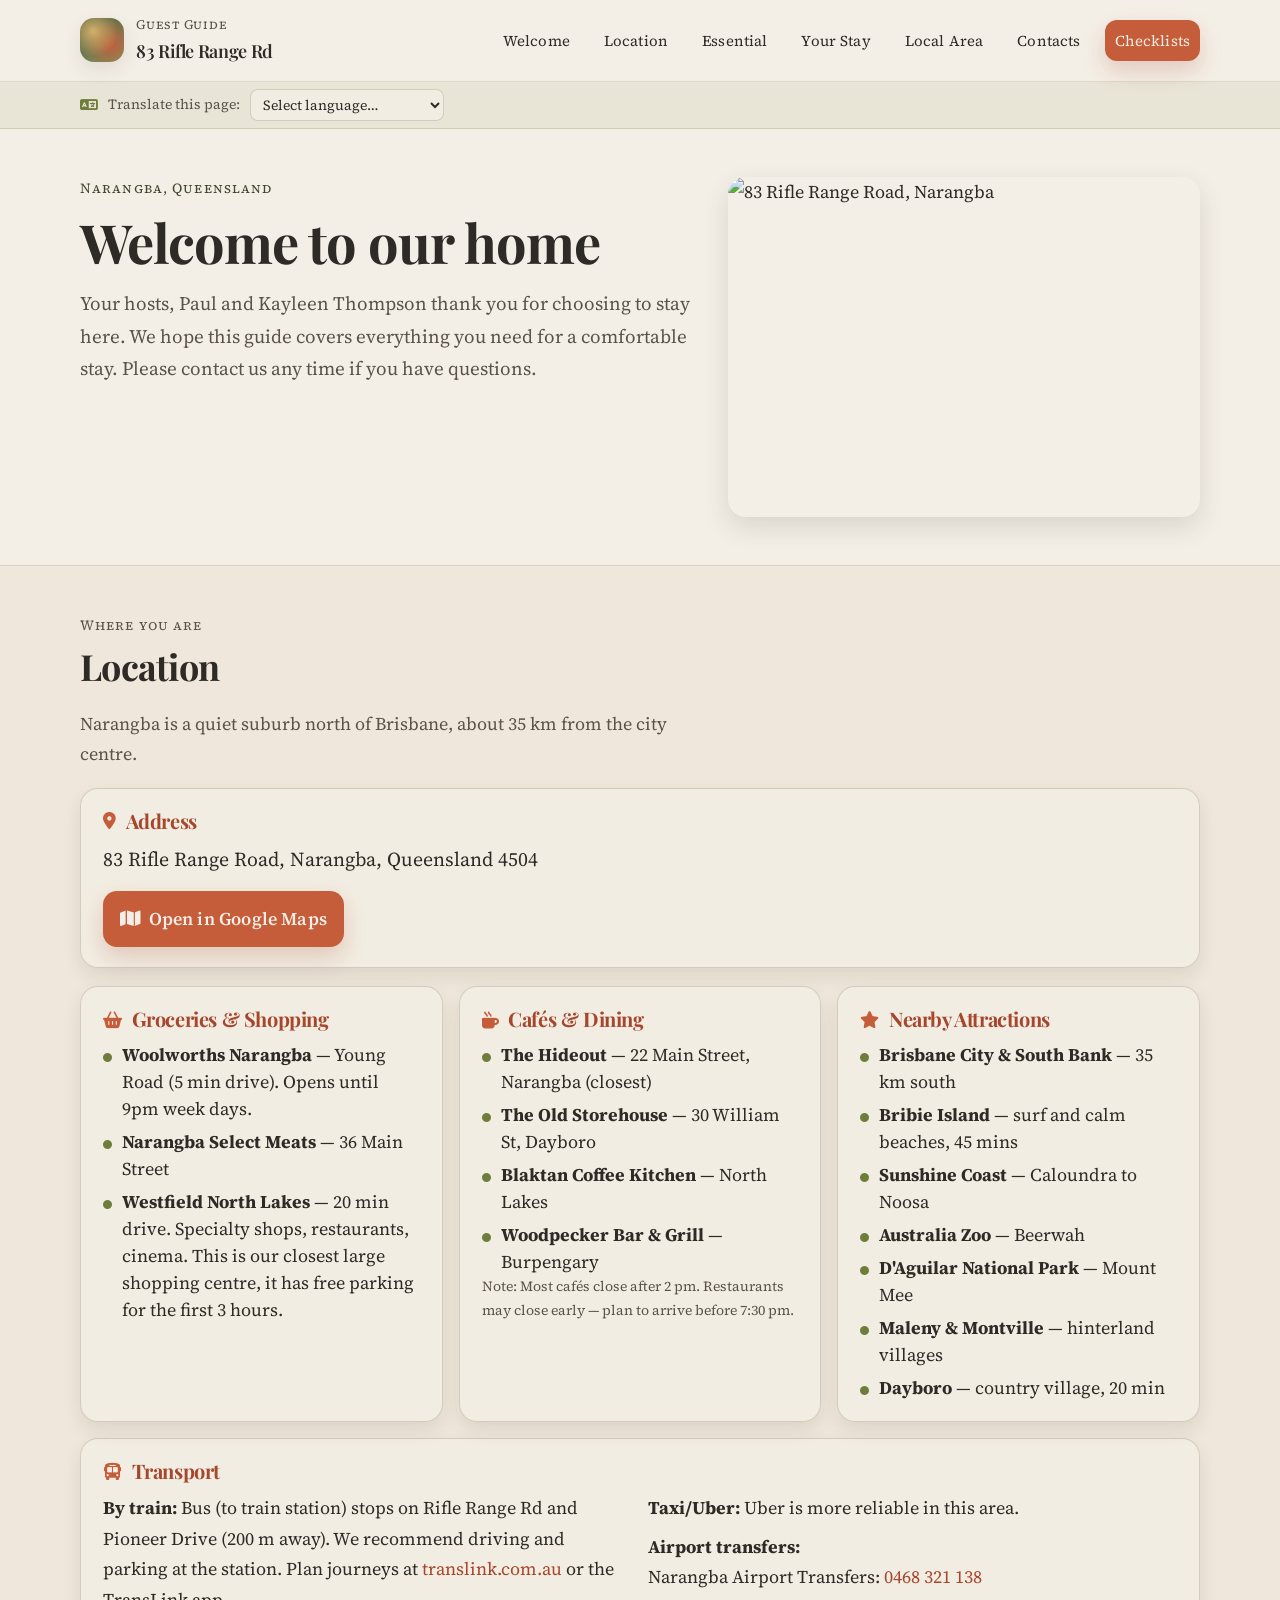
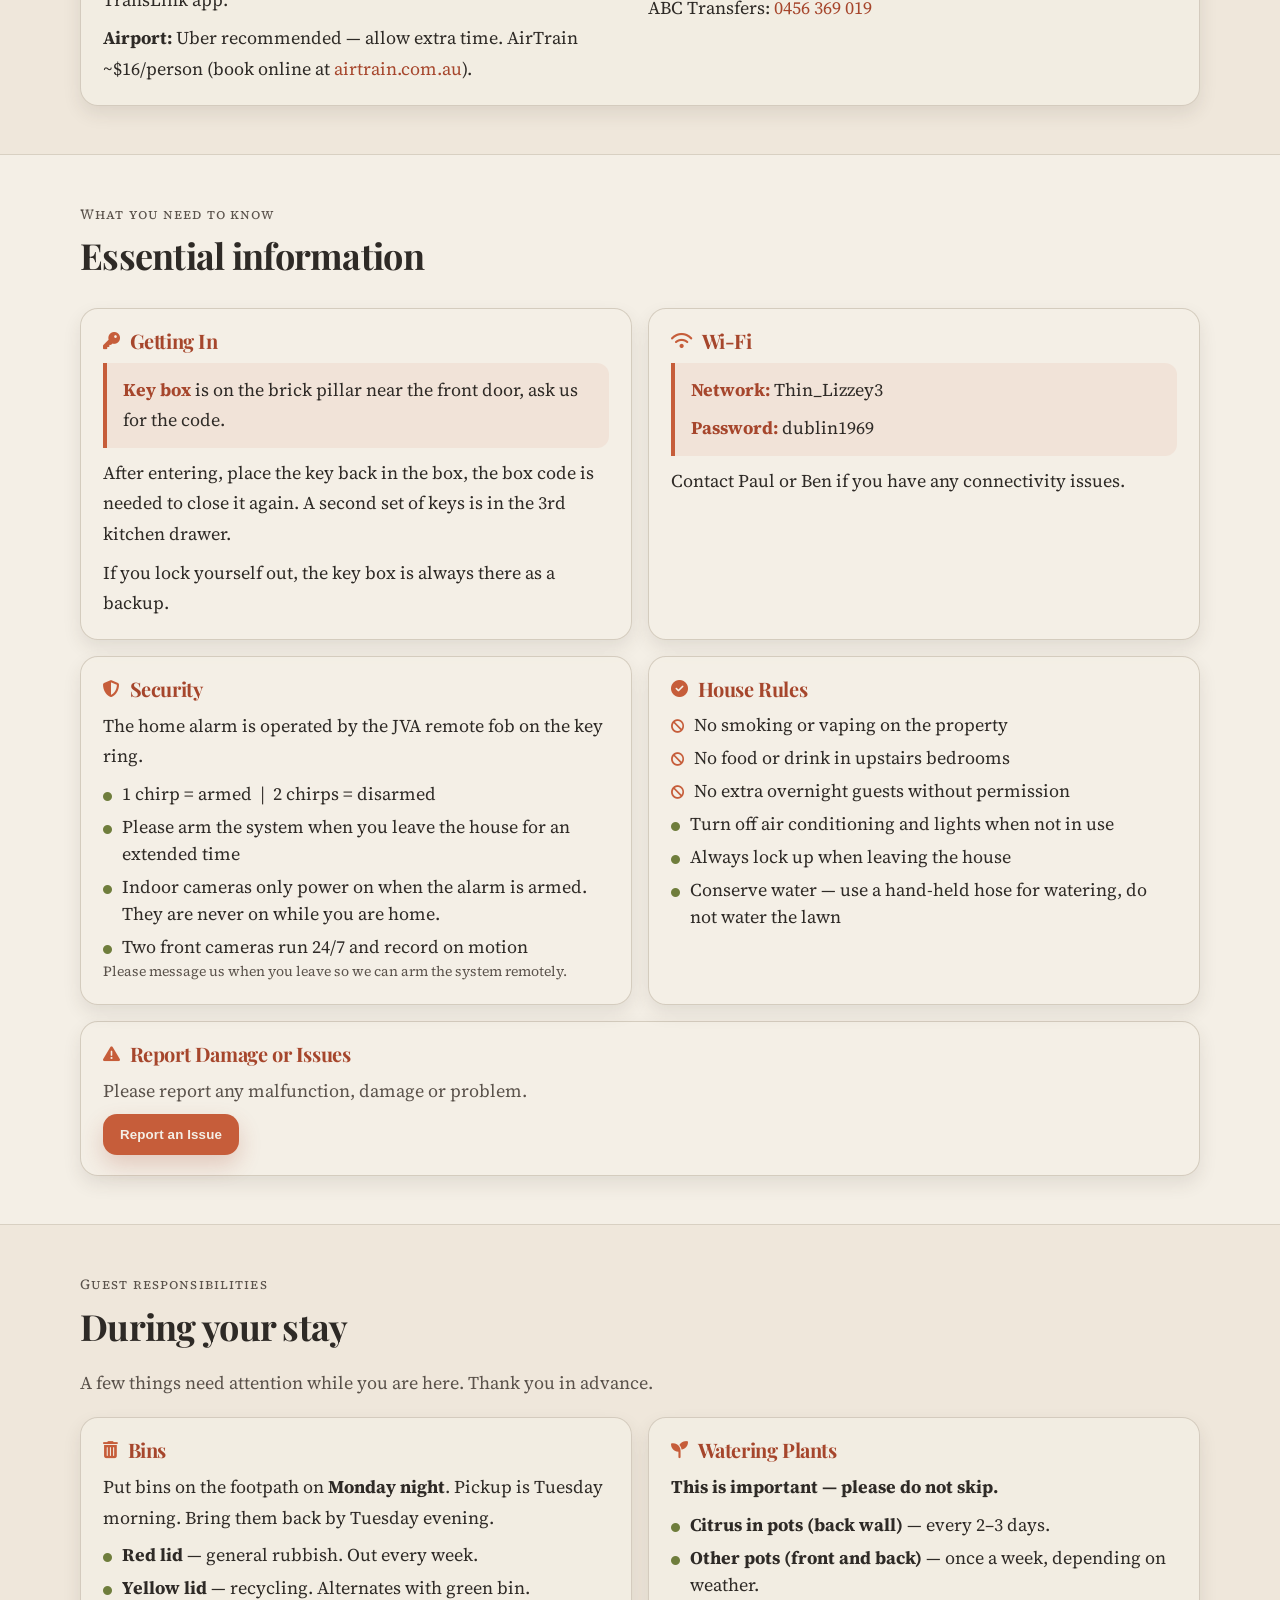
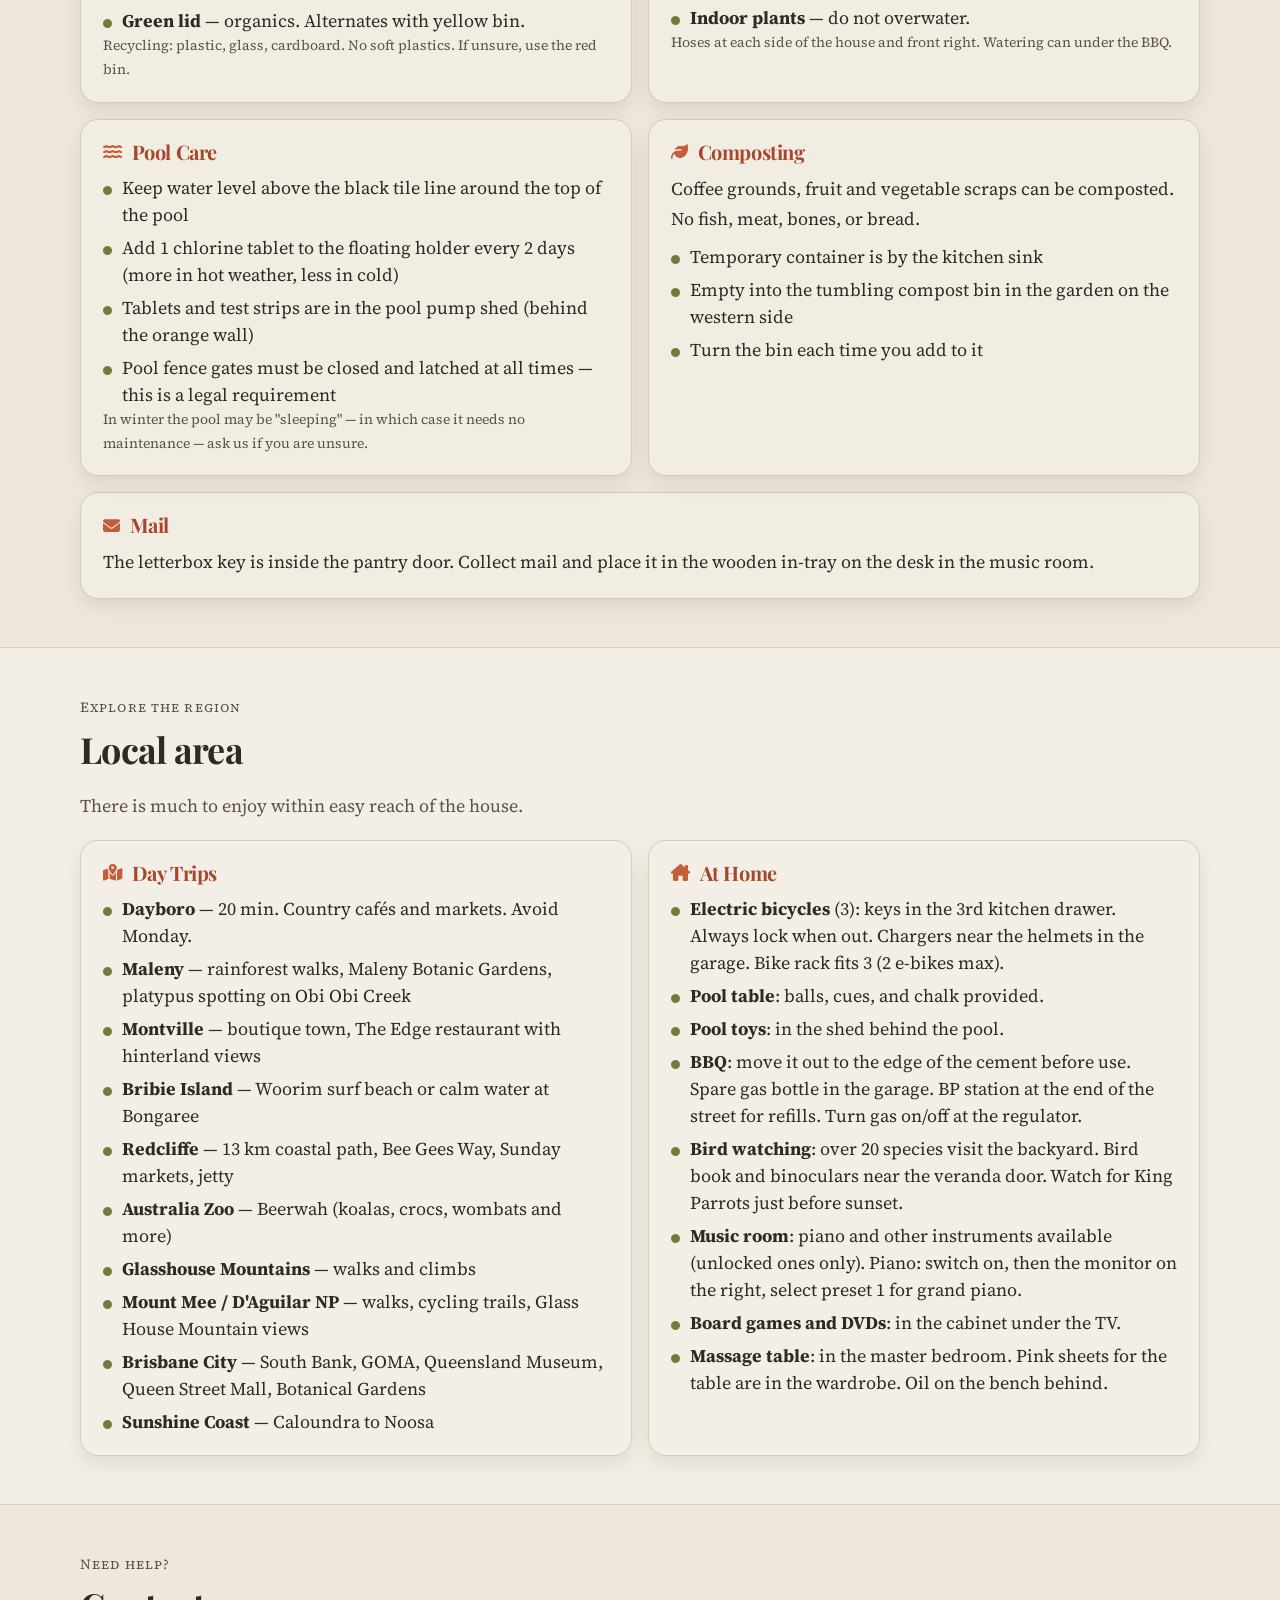
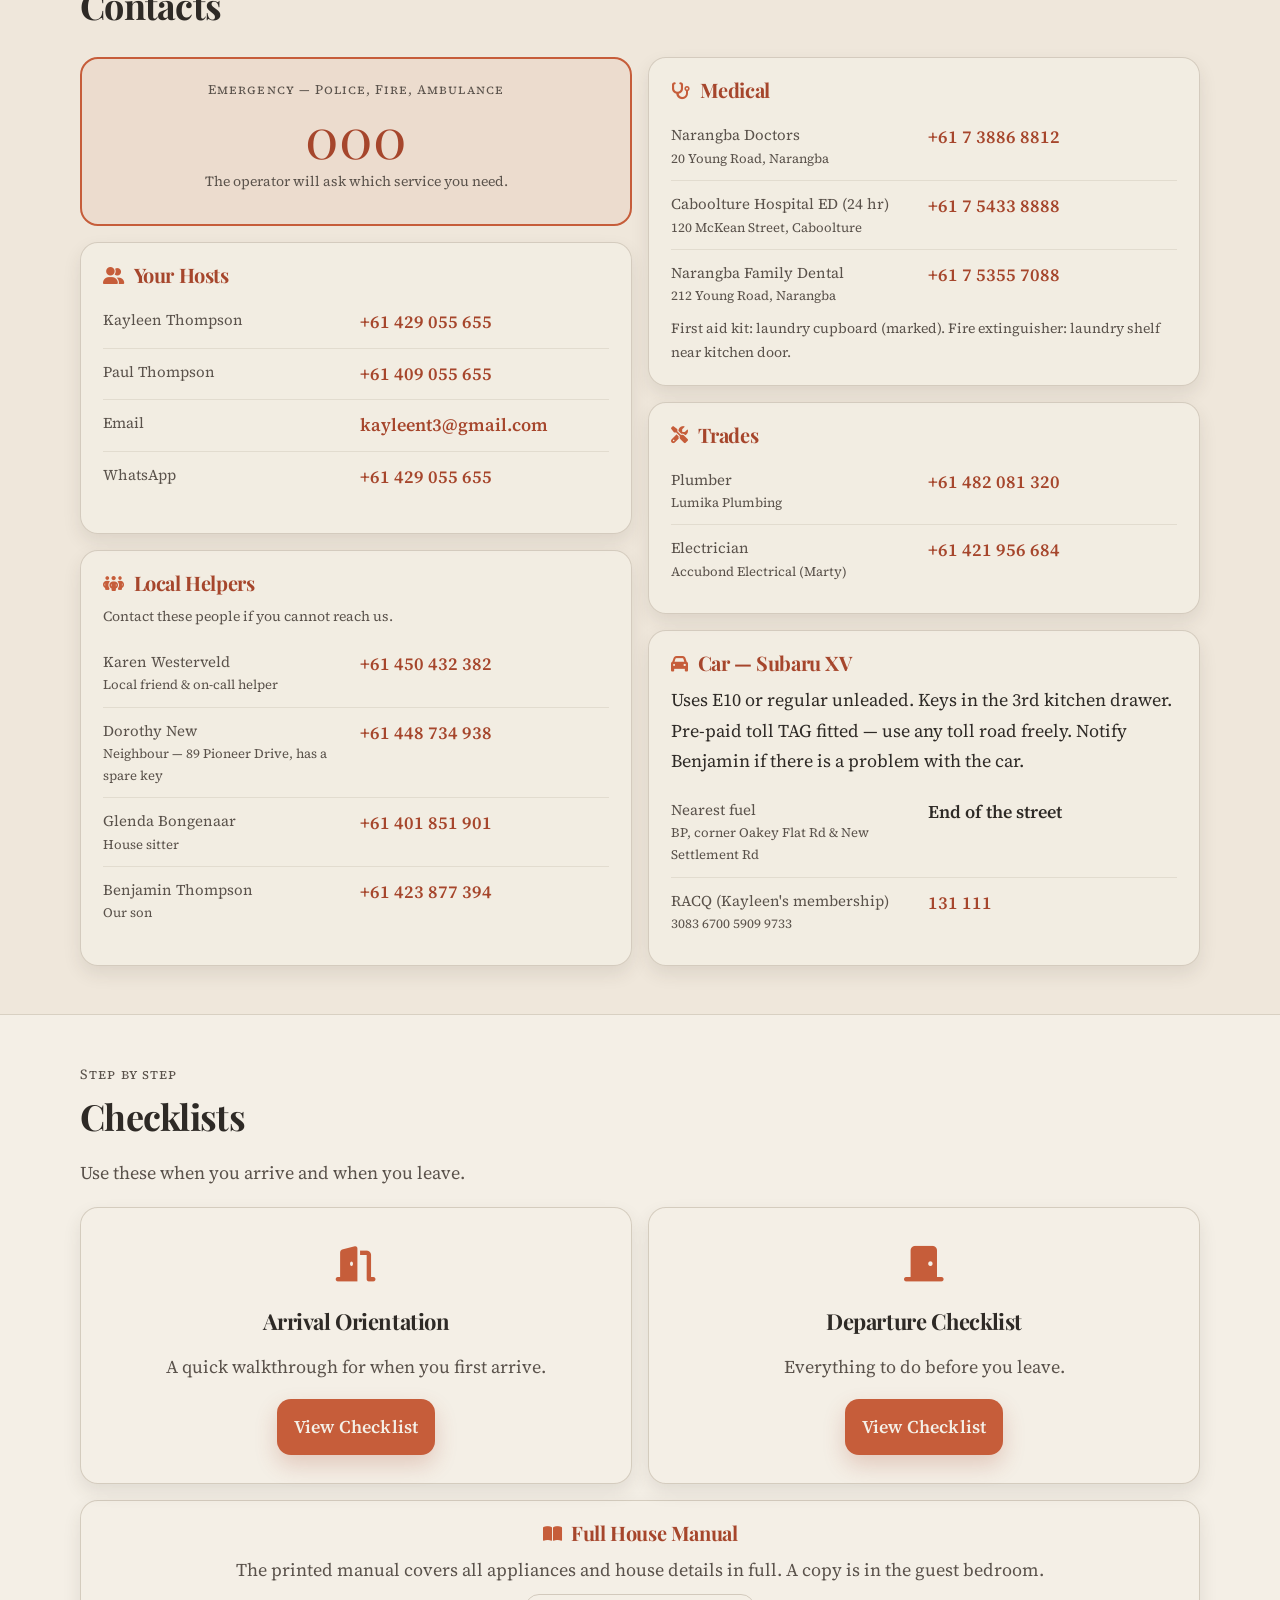
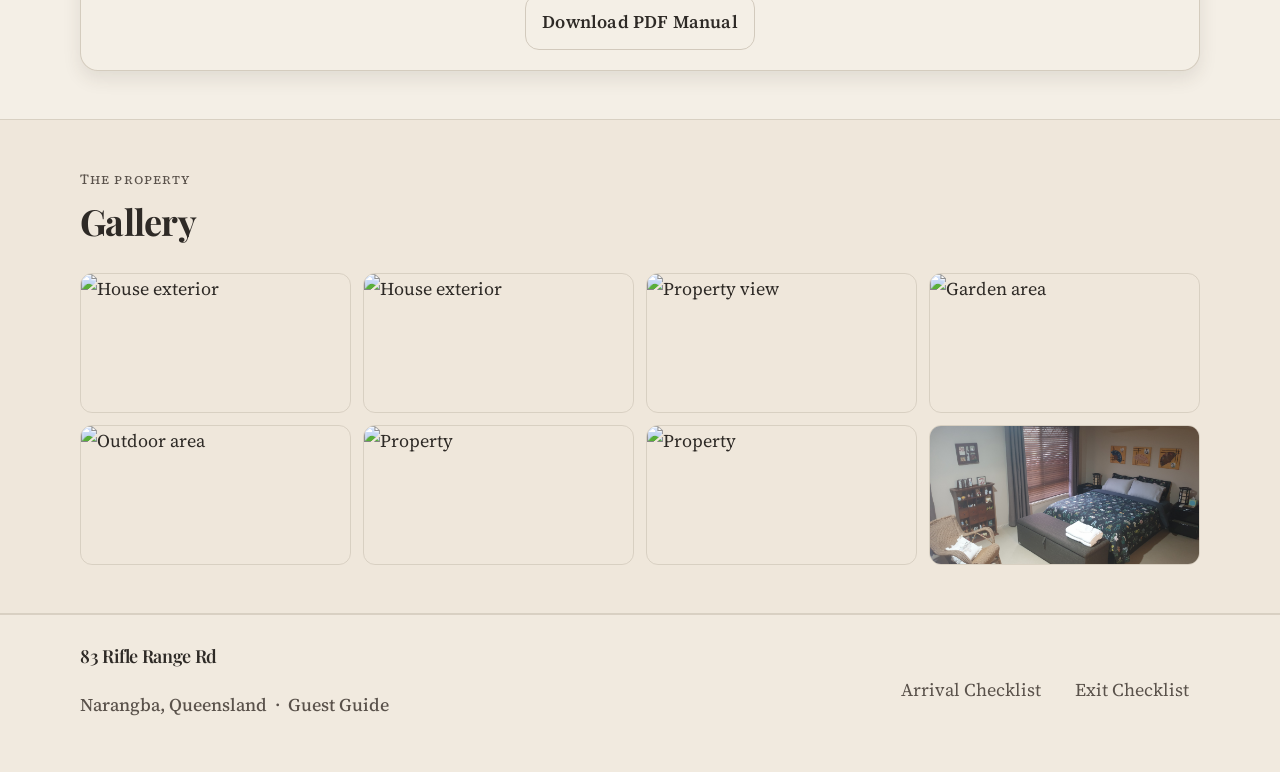
==== commit 117c5a9a: "Add Google Translate bar to all pages" ====
--- a/index.html
+++ b/index.html
@@ -222,6 +222,32 @@
     .modal-box > p { color: var(--text-muted); margin-bottom: 18px; }
     .form-group { display: grid; gap: 6px; margin-bottom: 14px; }
     .form-group label { font-weight: 600; font-size: 15px; }
+
+    /* ---- Translate bar ---- */
+    .translate-bar {
+      background: rgba(111,125,60,0.09);
+      border-bottom: 1px solid rgba(111,125,60,0.22);
+      padding: 7px 0;
+      font-size: 14px;
+    }
+    .translate-inner {
+      display: flex;
+      align-items: center;
+      gap: 10px;
+      flex-wrap: wrap;
+    }
+    .translate-inner i { color: var(--olive); }
+    .translate-inner span { color: var(--text-muted); }
+    .translate-inner select {
+      font-family: var(--font-body);
+      font-size: 14px;
+      padding: 4px 8px;
+      border-radius: 8px;
+      border: 1px solid rgba(207,198,184,0.85);
+      background: rgba(244,239,230,0.85);
+      color: var(--text-main);
+      cursor: pointer;
+    }
 
     /* util */
     .mt-1 { margin-top: 16px; }
@@ -258,6 +284,29 @@
       </nav>
     </div>
   </header>
+
+  <!-- Translate bar -->
+  <div class="translate-bar">
+    <div class="container translate-inner">
+      <i class="fas fa-language"></i>
+      <span>Translate this page:</span>
+      <select id="translate-select" aria-label="Select language to translate">
+        <option value="">Select language…</option>
+        <option value="fr">Français (French)</option>
+        <option value="de">Deutsch (German)</option>
+        <option value="es">Español (Spanish)</option>
+        <option value="it">Italiano (Italian)</option>
+        <option value="nl">Nederlands (Dutch)</option>
+        <option value="pt">Português (Portuguese)</option>
+        <option value="ja">日本語 (Japanese)</option>
+        <option value="ko">한국어 (Korean)</option>
+        <option value="zh-CN">中文 (Chinese)</option>
+        <option value="id">Bahasa Indonesia</option>
+        <option value="th">ภาษาไทย (Thai)</option>
+        <option value="ar">العربية (Arabic)</option>
+      </select>
+    </div>
+  </div>
 
   <main id="main">
 
@@ -733,6 +782,15 @@
   </div>
 
   <script>
+    // Translate bar
+    document.getElementById('translate-select').addEventListener('change', function() {
+      var lang = this.value;
+      if (!lang) return;
+      var url = 'https://translate.google.com/translate?sl=en&tl=' + lang + '&u=' + encodeURIComponent(window.location.href);
+      window.open(url, '_blank');
+      this.value = '';
+    });
+
     // Mobile nav toggle
     document.getElementById('nav-toggle').addEventListener('click', function() {
       document.querySelector('.nav').classList.toggle('open');
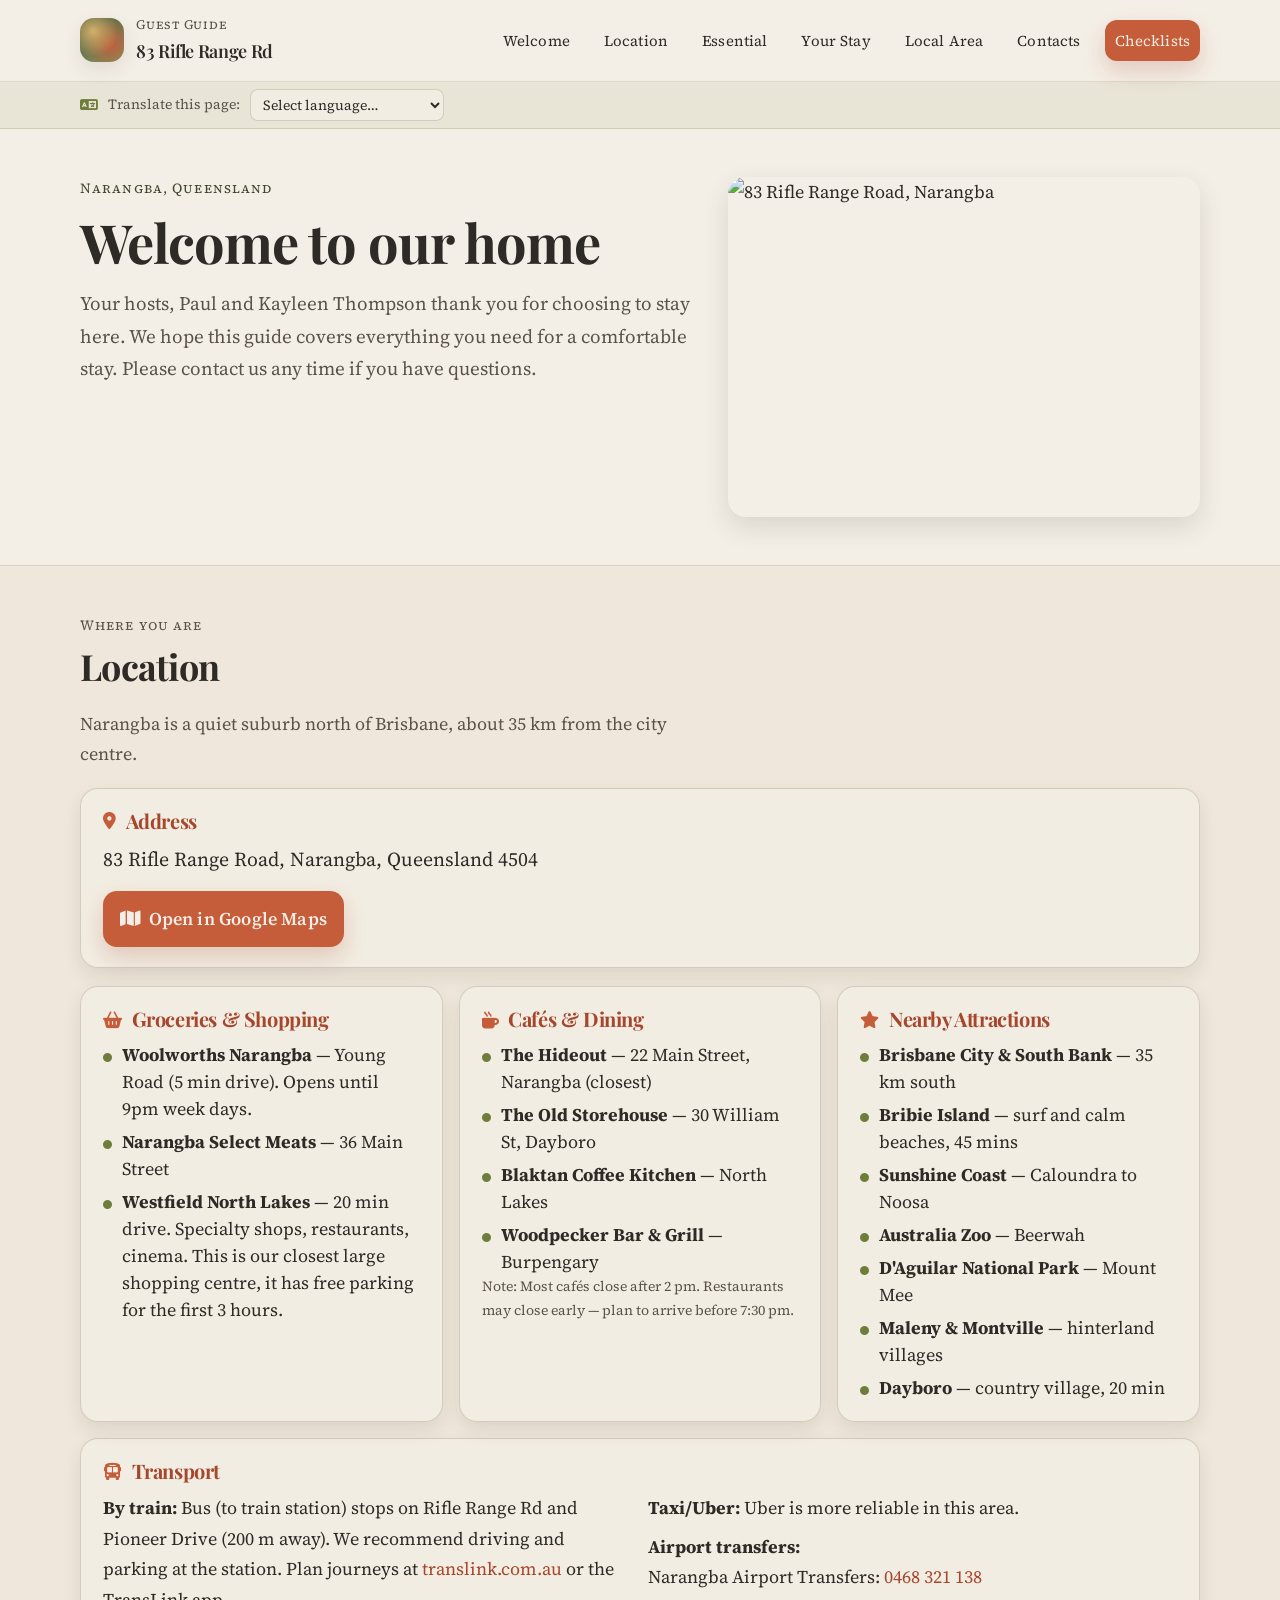
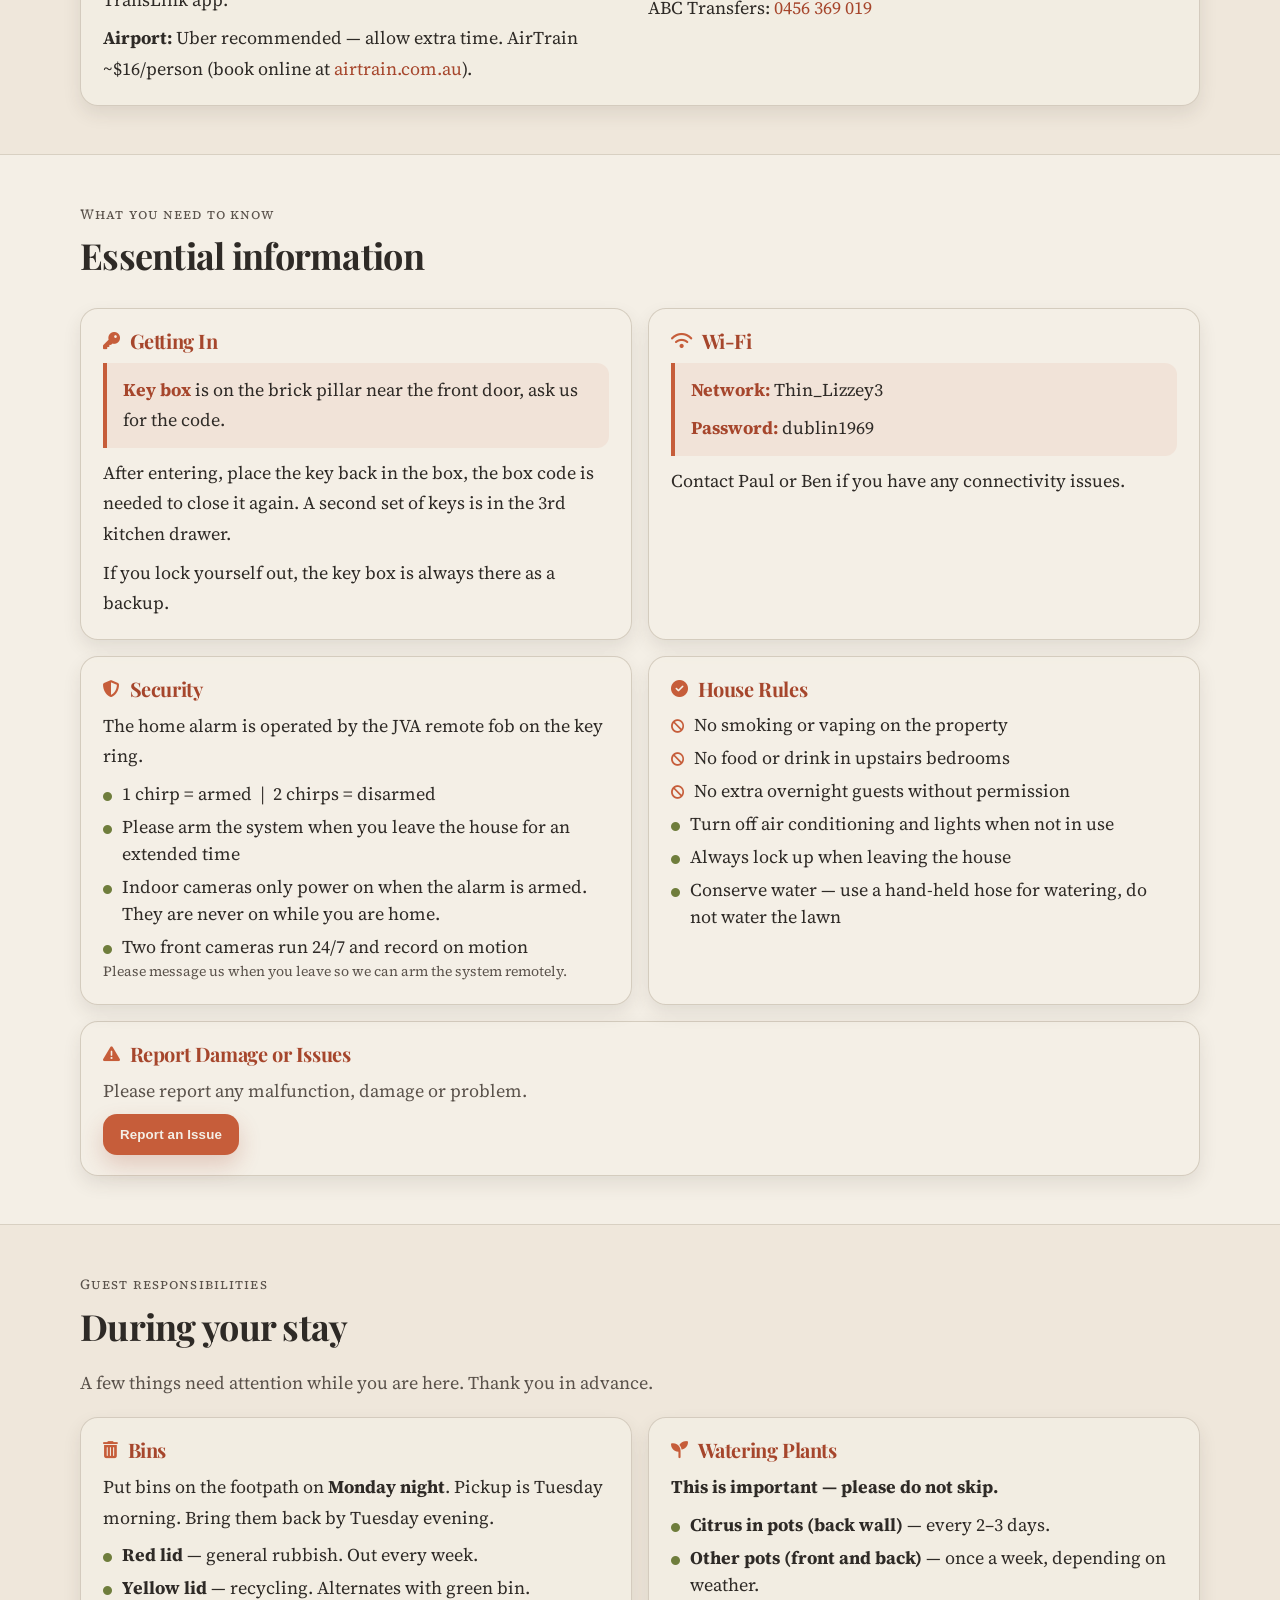
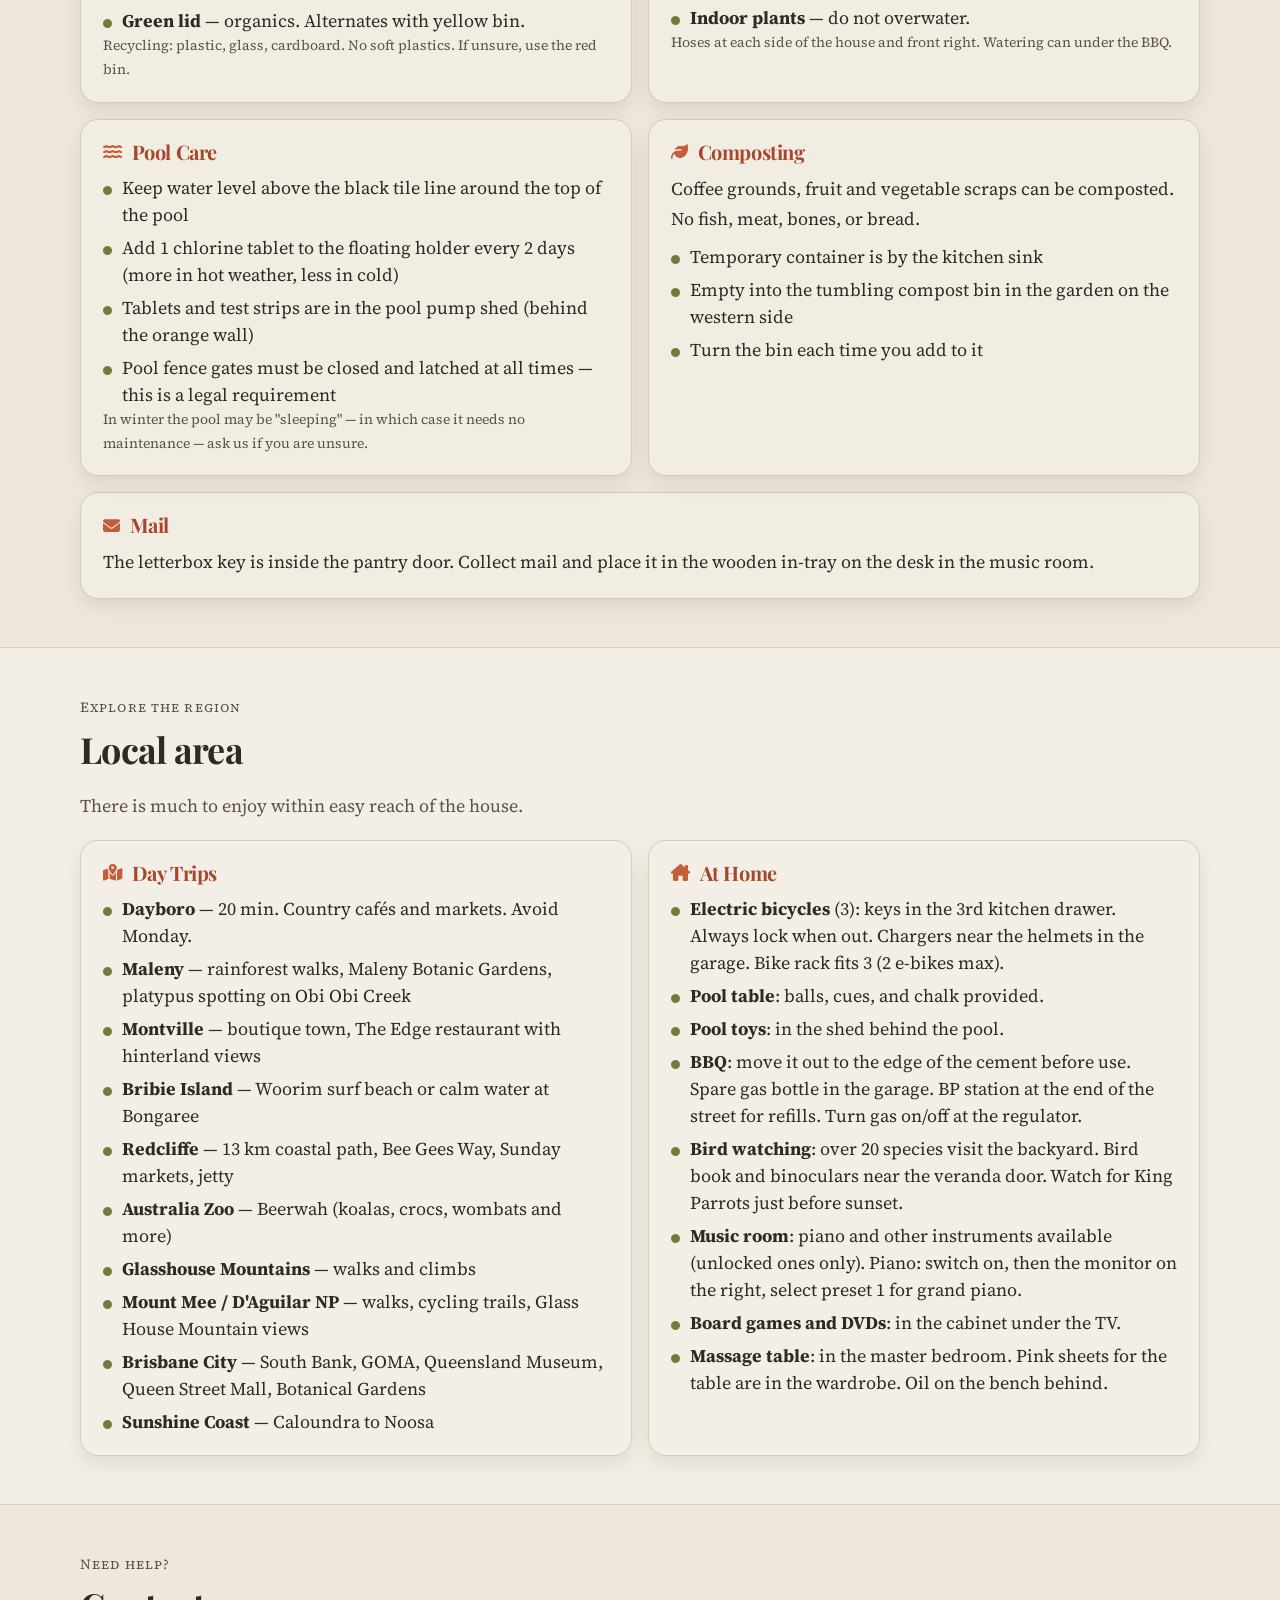
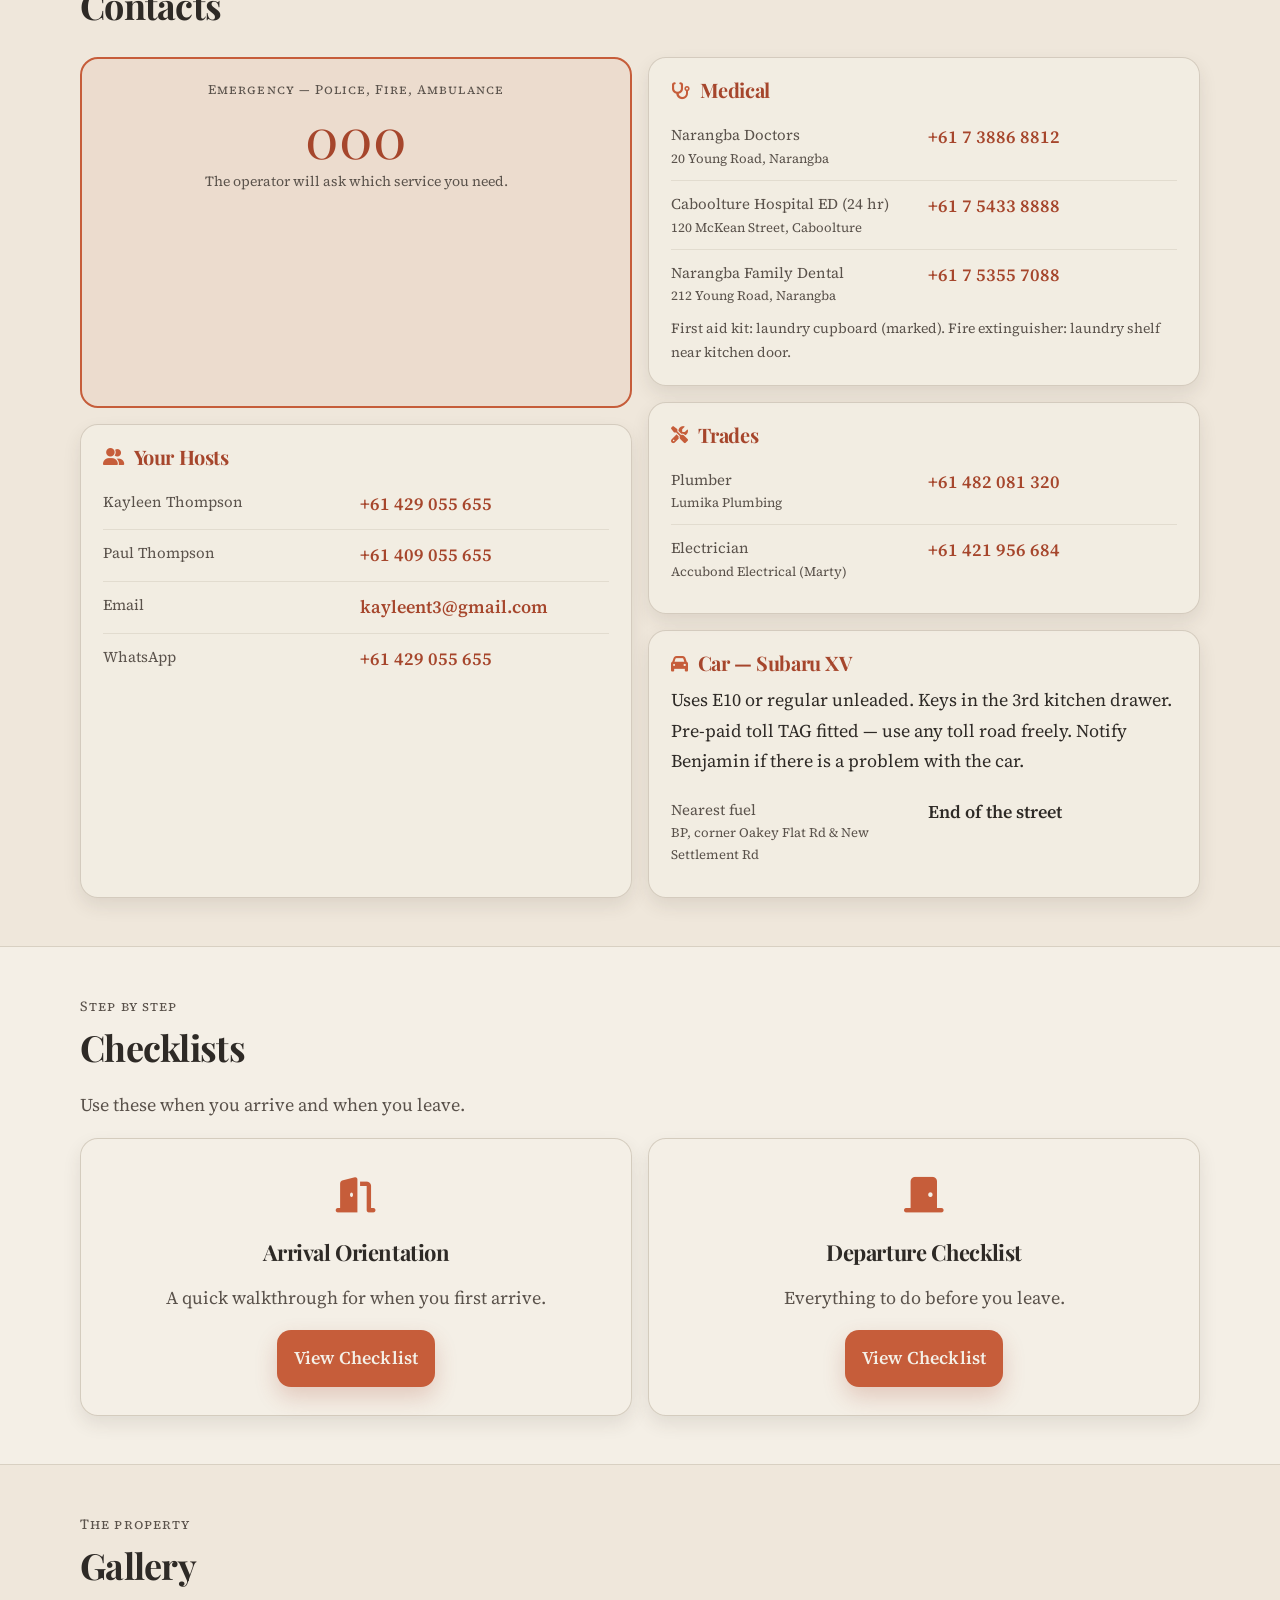
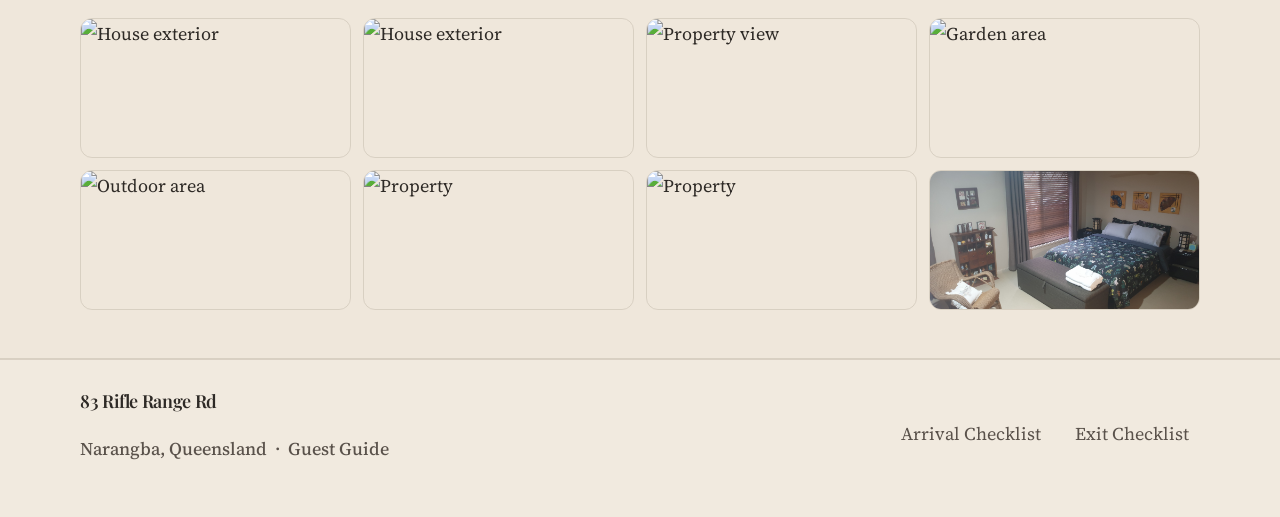
==== commit 9b806068: "Remove copy" ====
--- a/index.html
+++ b/index.html
@@ -608,28 +608,6 @@
               </div>
             </div>
 
-            <div class="info-card">
-              <h3><i class="fas fa-people-group"></i> Local Helpers</h3>
-              <p class="muted-sm" style="margin-bottom:6px;">Contact these people if you cannot reach us.</p>
-              <div class="contact-grid">
-                <div class="contact-row">
-                  <span class="contact-label">Karen Westerveld<small>Local friend &amp; on-call helper</small></span>
-                  <span class="contact-value"><a href="tel:+61450432382">+61 450 432 382</a></span>
-                </div>
-                <div class="contact-row">
-                  <span class="contact-label">Dorothy New<small>Neighbour — 89 Pioneer Drive, has a spare key</small></span>
-                  <span class="contact-value"><a href="tel:+61448734938">+61 448 734 938</a></span>
-                </div>
-                <div class="contact-row">
-                  <span class="contact-label">Glenda Bongenaar<small>House sitter</small></span>
-                  <span class="contact-value"><a href="tel:+61401851901">+61 401 851 901</a></span>
-                </div>
-                <div class="contact-row">
-                  <span class="contact-label">Benjamin Thompson<small>Our son</small></span>
-                  <span class="contact-value"><a href="tel:+61423877394">+61 423 877 394</a></span>
-                </div>
-              </div>
-            </div>
           </div>
 
           <!-- Right column -->
@@ -675,10 +653,11 @@
                   <span class="contact-label">Nearest fuel<small>BP, corner Oakey Flat Rd &amp; New Settlement Rd</small></span>
                   <span class="contact-value">End of the street</span>
                 </div>
+                <!-- Pull this info for now
                 <div class="contact-row">
                   <span class="contact-label">RACQ (Kayleen's membership)<small>3083 6700 5909 9733</small></span>
                   <span class="contact-value"><a href="tel:131111">131 111</a></span>
-                </div>
+                </div> -->
               </div>
             </div>
           </div>
@@ -710,12 +689,13 @@
             <a class="btn btn-primary" href="exit-checklist.html">View Checklist</a>
           </div>
         </div>
-
+        <!-- I will need to remove some phone numbers from here before we let it be seen live
         <div class="info-card mt-1" style="text-align: center;">
           <h3 style="justify-content:center;"><i class="fas fa-book-open"></i> Full House Manual</h3>
           <p style="color:var(--text-muted);">The printed manual covers all appliances and house details in full. A copy is in the guest bedroom.</p>
           <a class="btn btn-ghost" href="./resources/Home Exchange Manual New.pdf" target="_blank">Download PDF Manual</a>
         </div>
+        -->
       </div>
     </section>
 
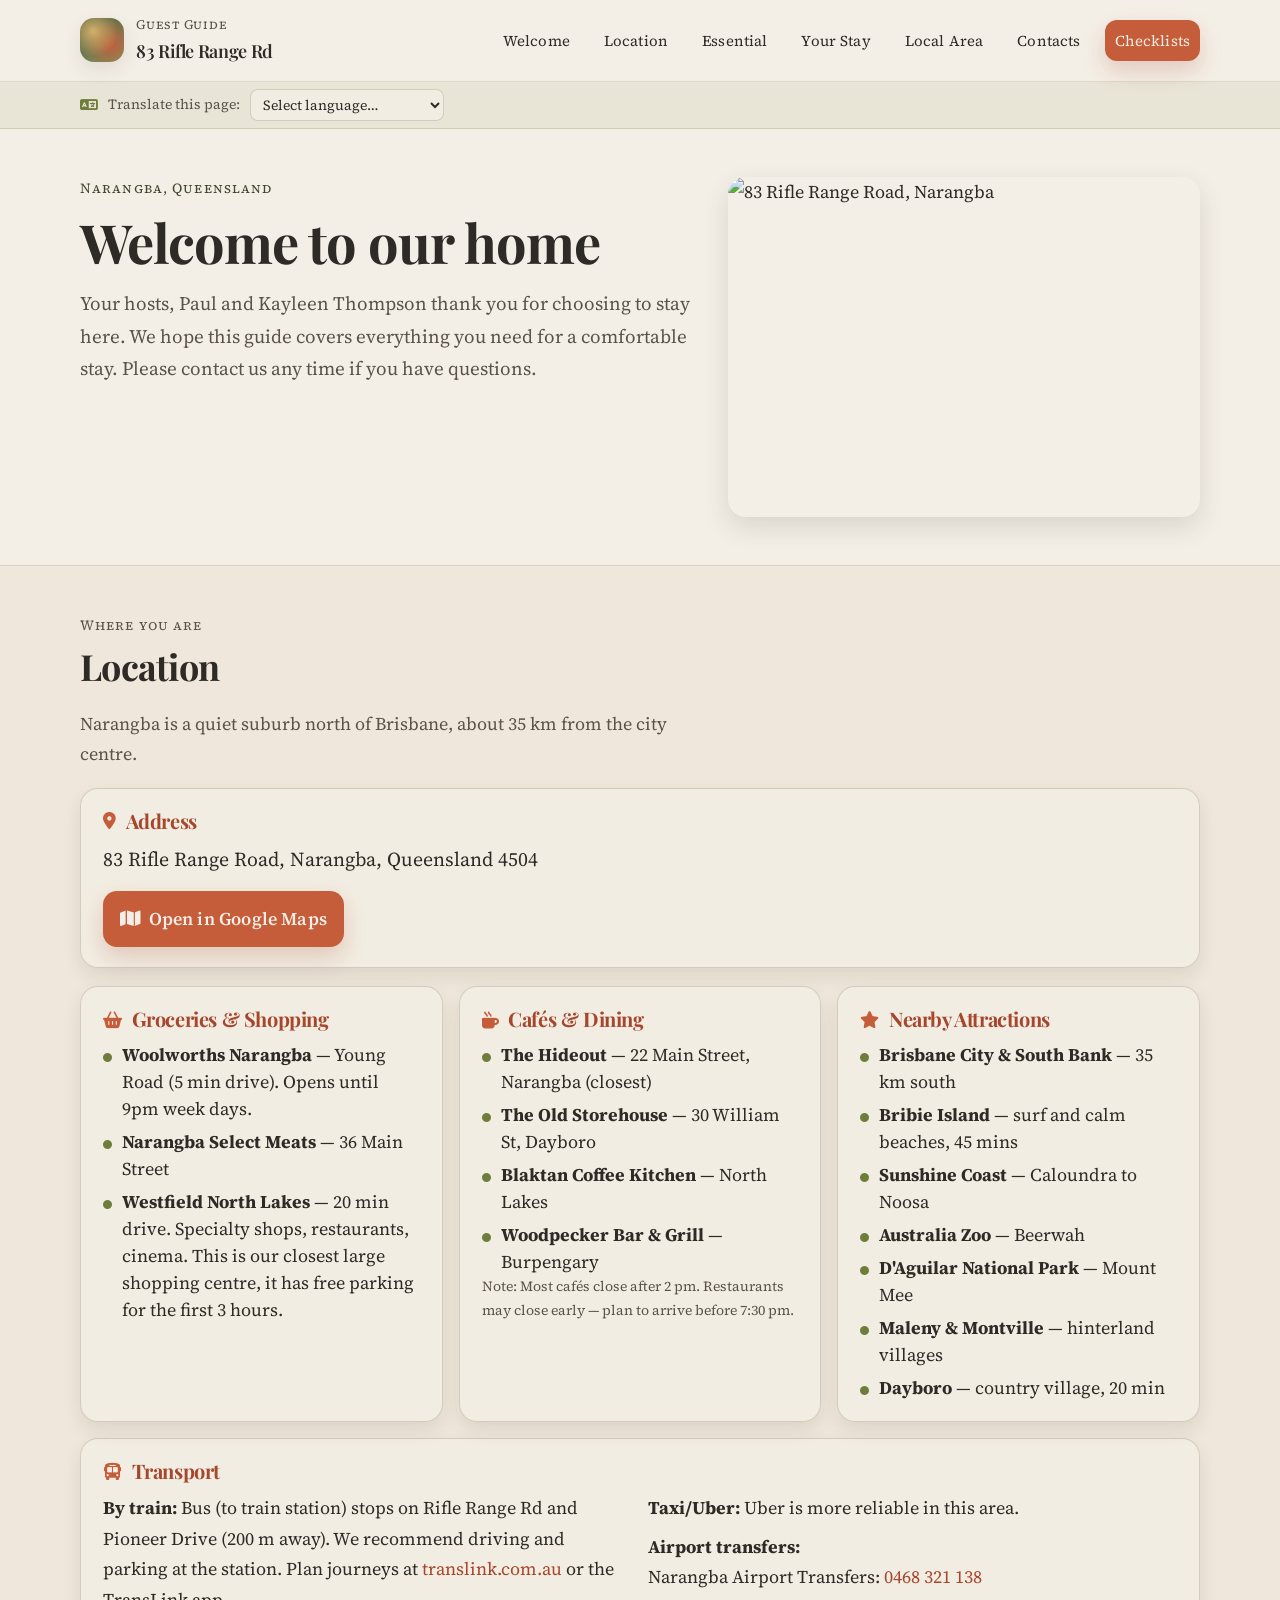
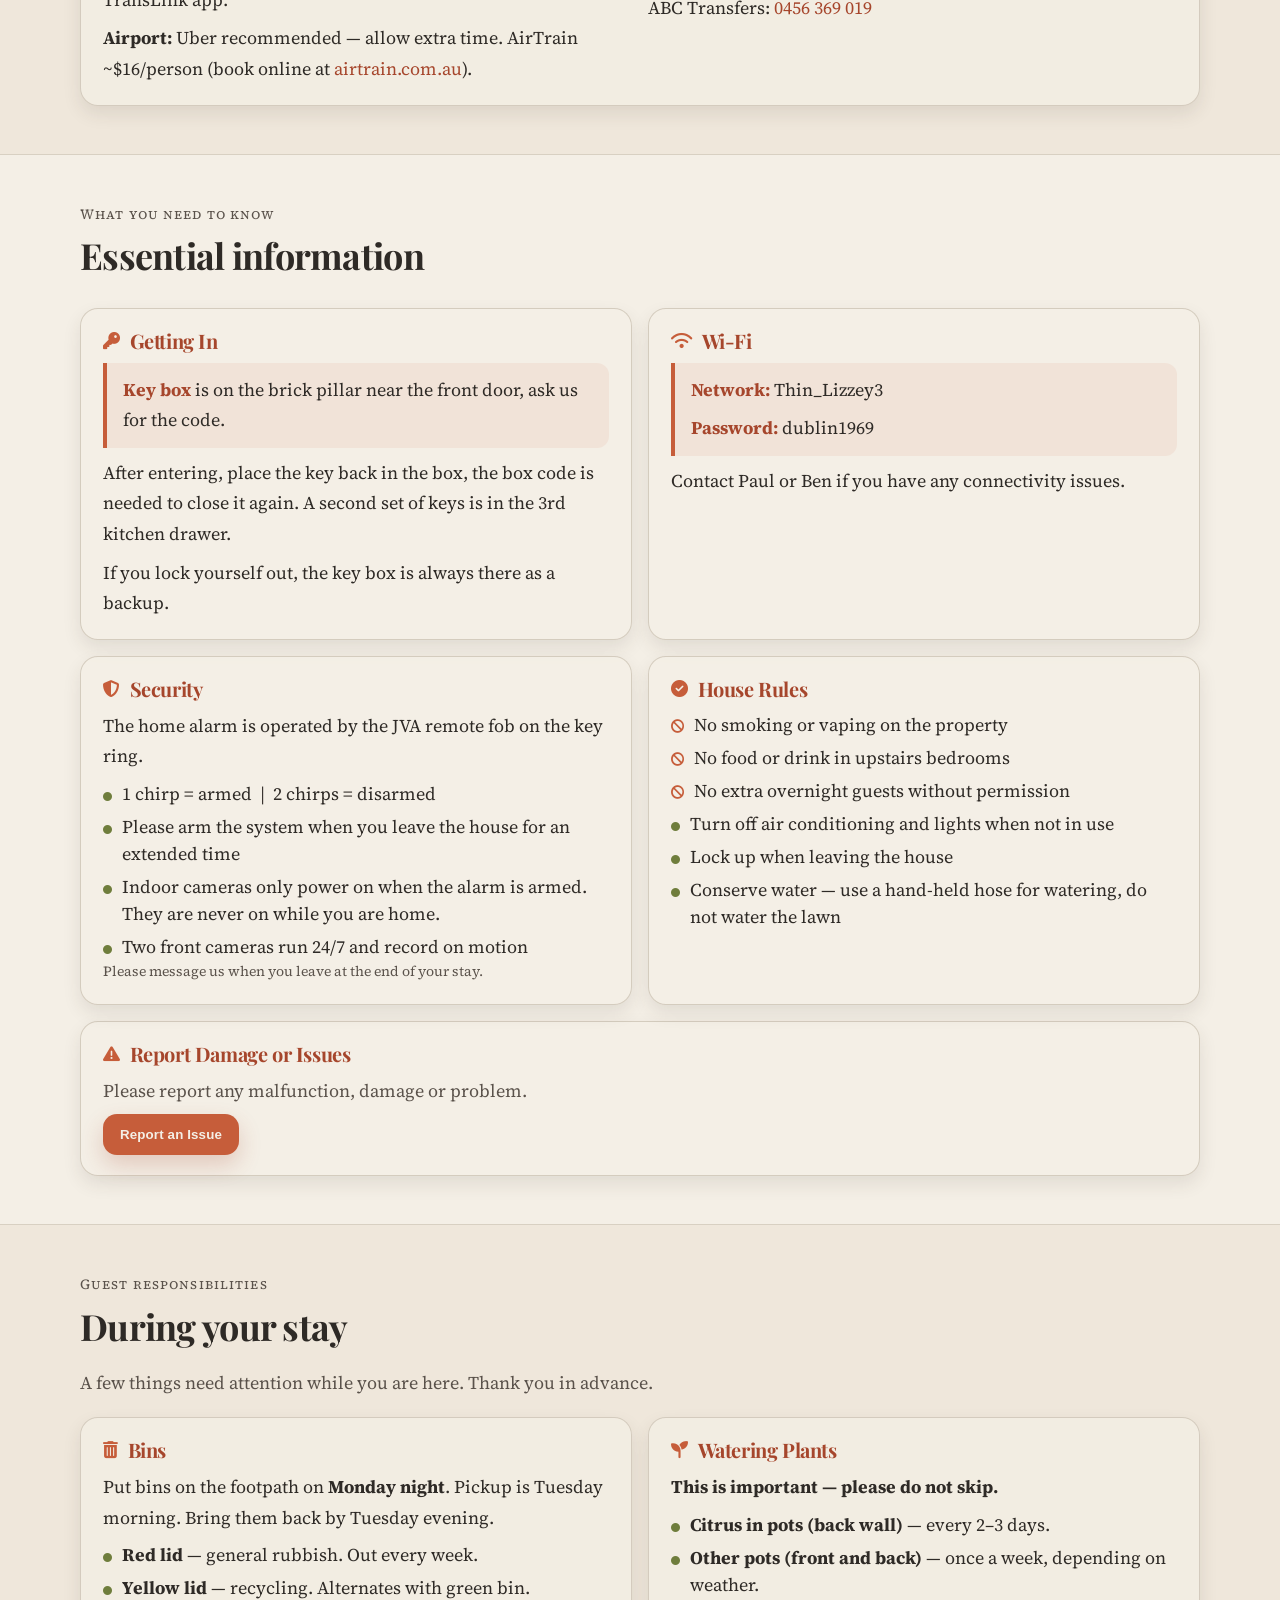
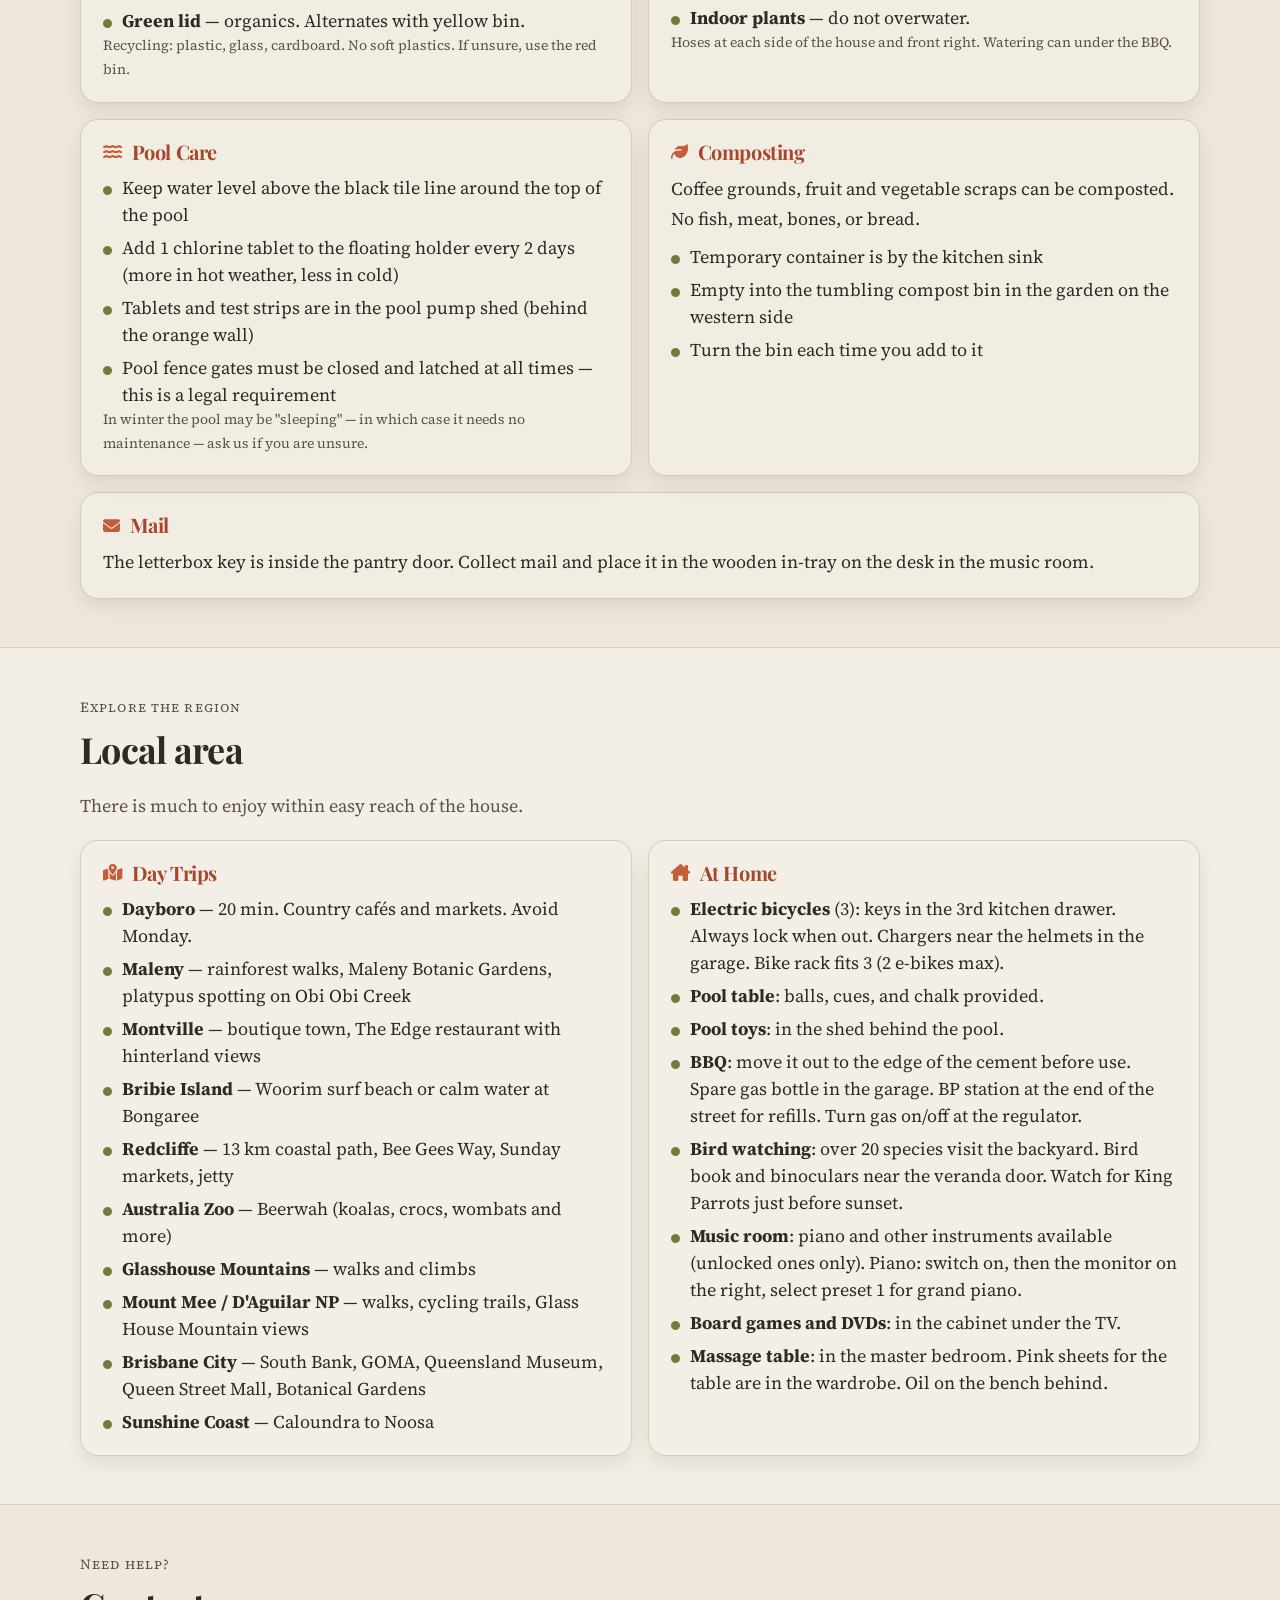
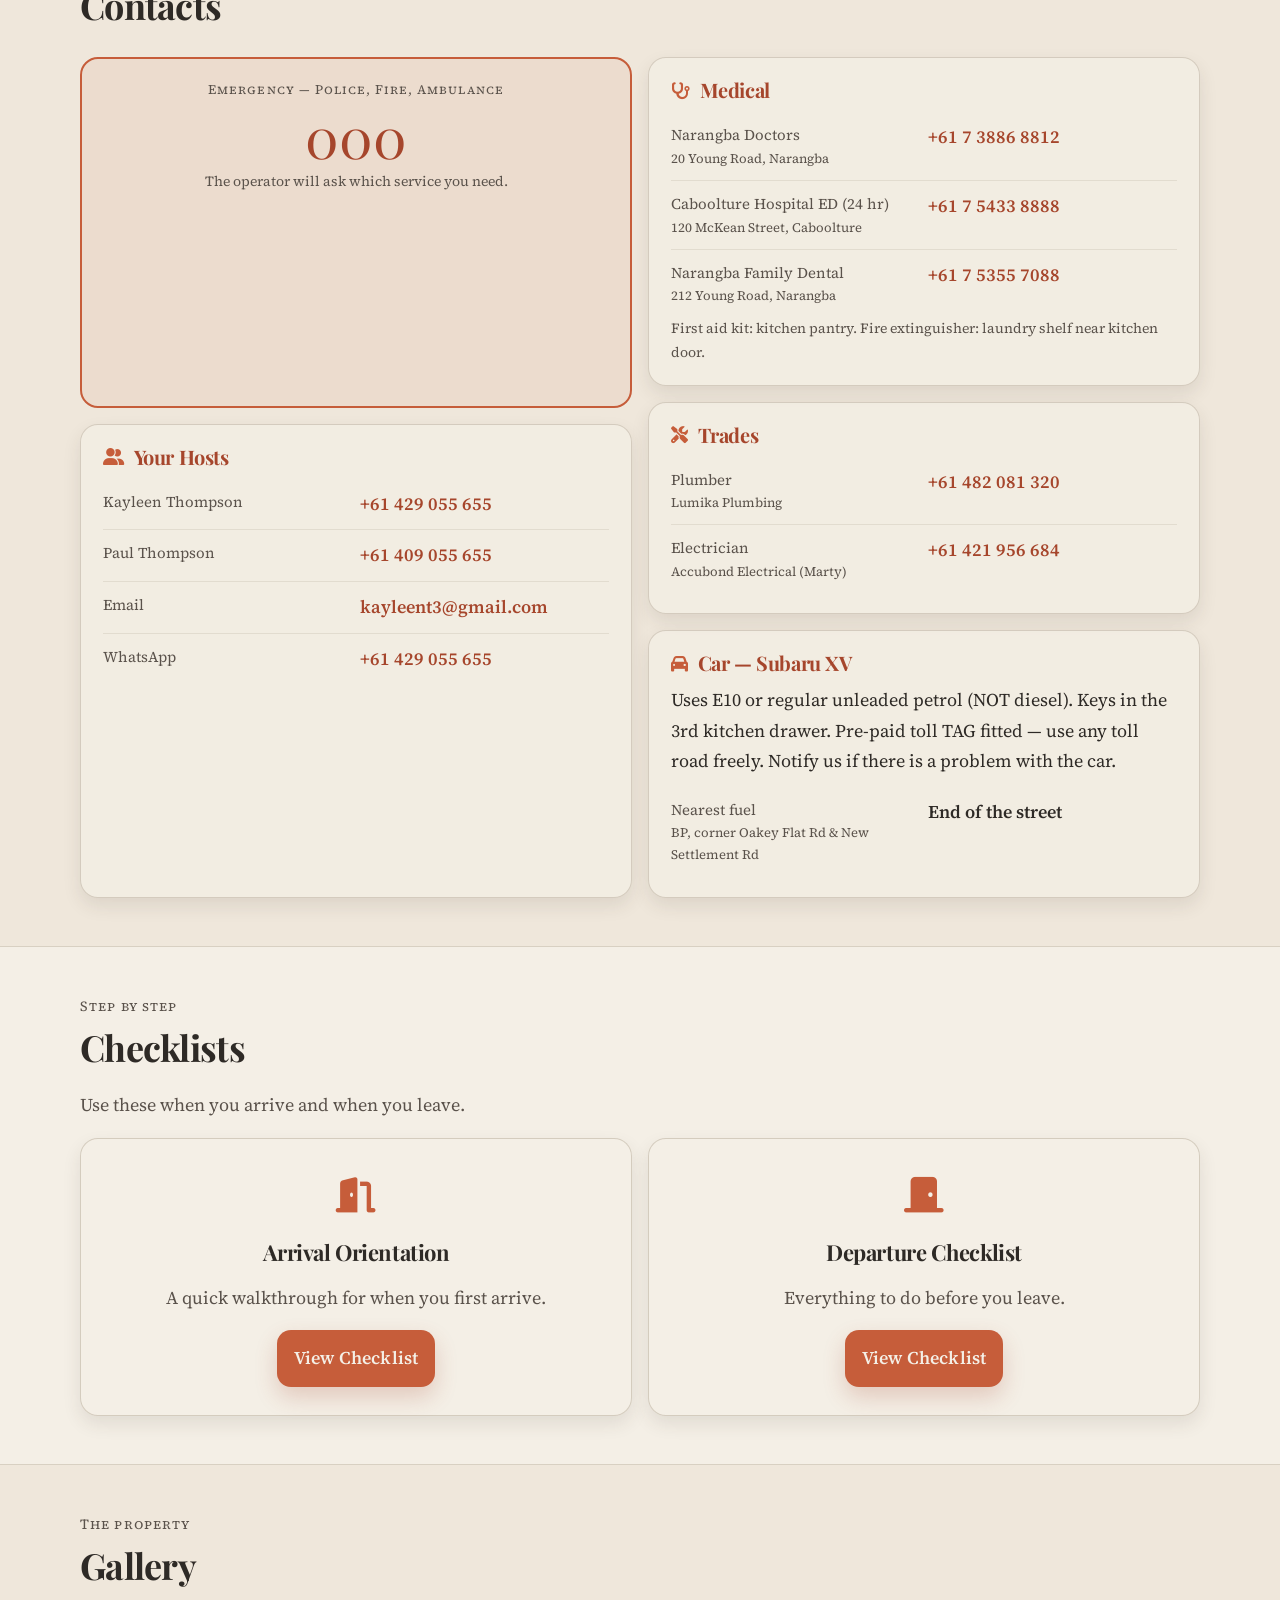
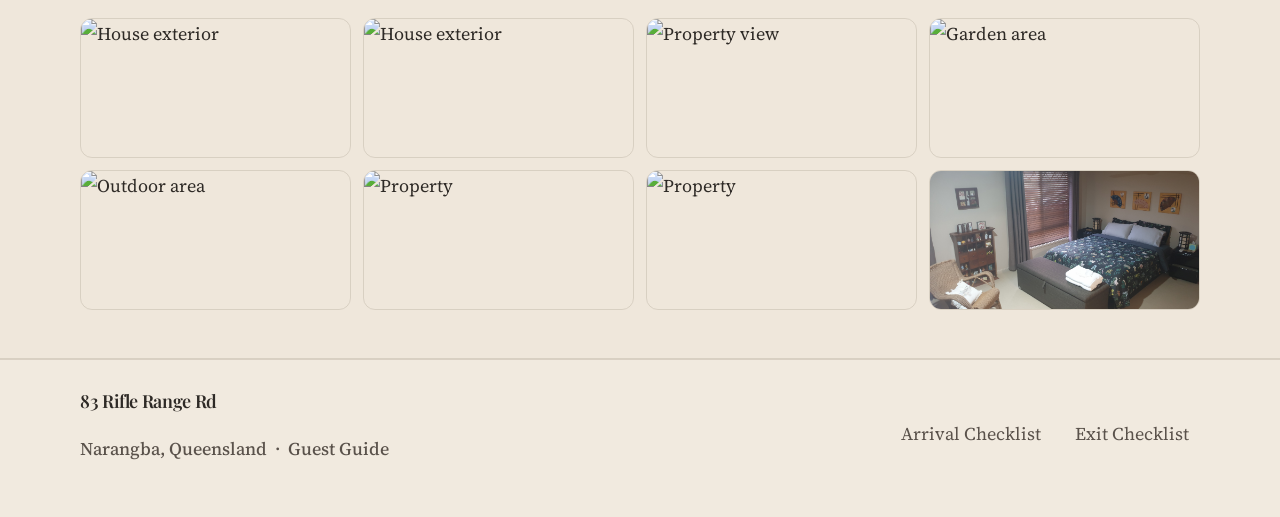
==== commit 4f0c02d4: "edits are per Kays suggestions" ====
--- a/index.html
+++ b/index.html
@@ -440,7 +440,7 @@
               <li><i class="fas fa-circle"></i><span>Indoor cameras only power on when the alarm is armed. They are never on while you are home.</span></li>
               <li><i class="fas fa-circle"></i><span>Two front cameras run 24/7 and record on motion</span></li>
             </ul>
-            <p class="muted-sm mt-1">Please message us when you leave so we can arm the system remotely.</p>
+            <p class="muted-sm mt-1">Please message us when you leave at the end of your stay.</p>
           </div>
 
           <div class="info-card">
@@ -450,7 +450,7 @@
               <li><i class="fas fa-ban"></i><span>No food or drink in upstairs bedrooms</span></li>
               <li><i class="fas fa-ban"></i><span>No extra overnight guests without permission</span></li>
               <li><i class="fas fa-circle"></i><span>Turn off air conditioning and lights when not in use</span></li>
-              <li><i class="fas fa-circle"></i><span>Always lock up when leaving the house</span></li>
+              <li><i class="fas fa-circle"></i><span>Lock up when leaving the house</span></li>
               <li><i class="fas fa-circle"></i><span>Conserve water — use a hand-held hose for watering, do not water the lawn</span></li>
             </ul>
           </div>
@@ -628,7 +628,7 @@
                   <span class="contact-value"><a href="tel:+61753557088">+61 7 5355 7088</a></span>
                 </div>
               </div>
-              <p class="muted-sm mt-1">First aid kit: laundry cupboard (marked). Fire extinguisher: laundry shelf near kitchen door.</p>
+              <p class="muted-sm mt-1">First aid kit: kitchen pantry. Fire extinguisher: laundry shelf near kitchen door.</p>
             </div>
 
             <div class="info-card">
@@ -647,7 +647,7 @@
 
             <div class="info-card">
               <h3><i class="fas fa-car"></i> Car — Subaru XV</h3>
-              <p>Uses E10 or regular unleaded. Keys in the 3rd kitchen drawer. Pre-paid toll TAG fitted — use any toll road freely. Notify Benjamin if there is a problem with the car.</p>
+              <p>Uses E10 or regular unleaded petrol (NOT diesel). Keys in the 3rd kitchen drawer. Pre-paid toll TAG fitted — use any toll road freely. Notify us if there is a problem with the car.</p>
               <div class="contact-grid">
                 <div class="contact-row">
                   <span class="contact-label">Nearest fuel<small>BP, corner Oakey Flat Rd &amp; New Settlement Rd</small></span>
